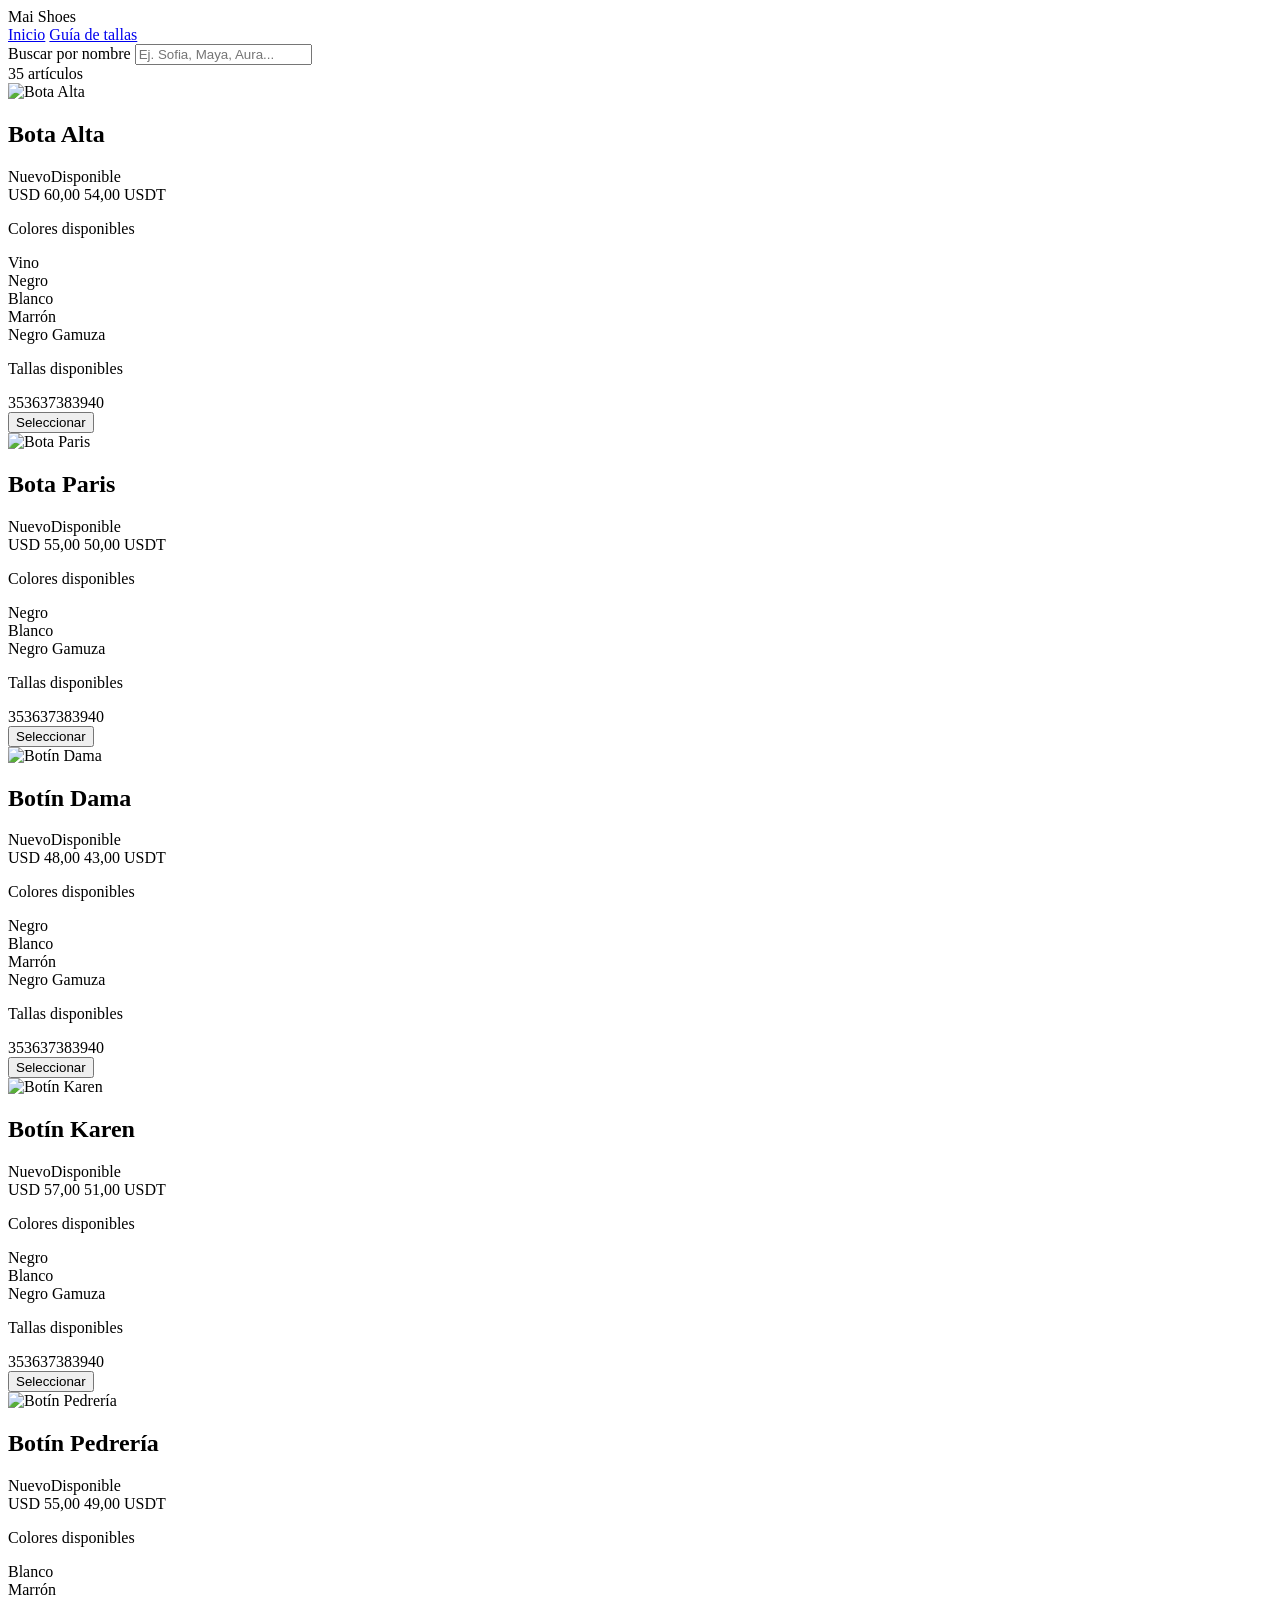
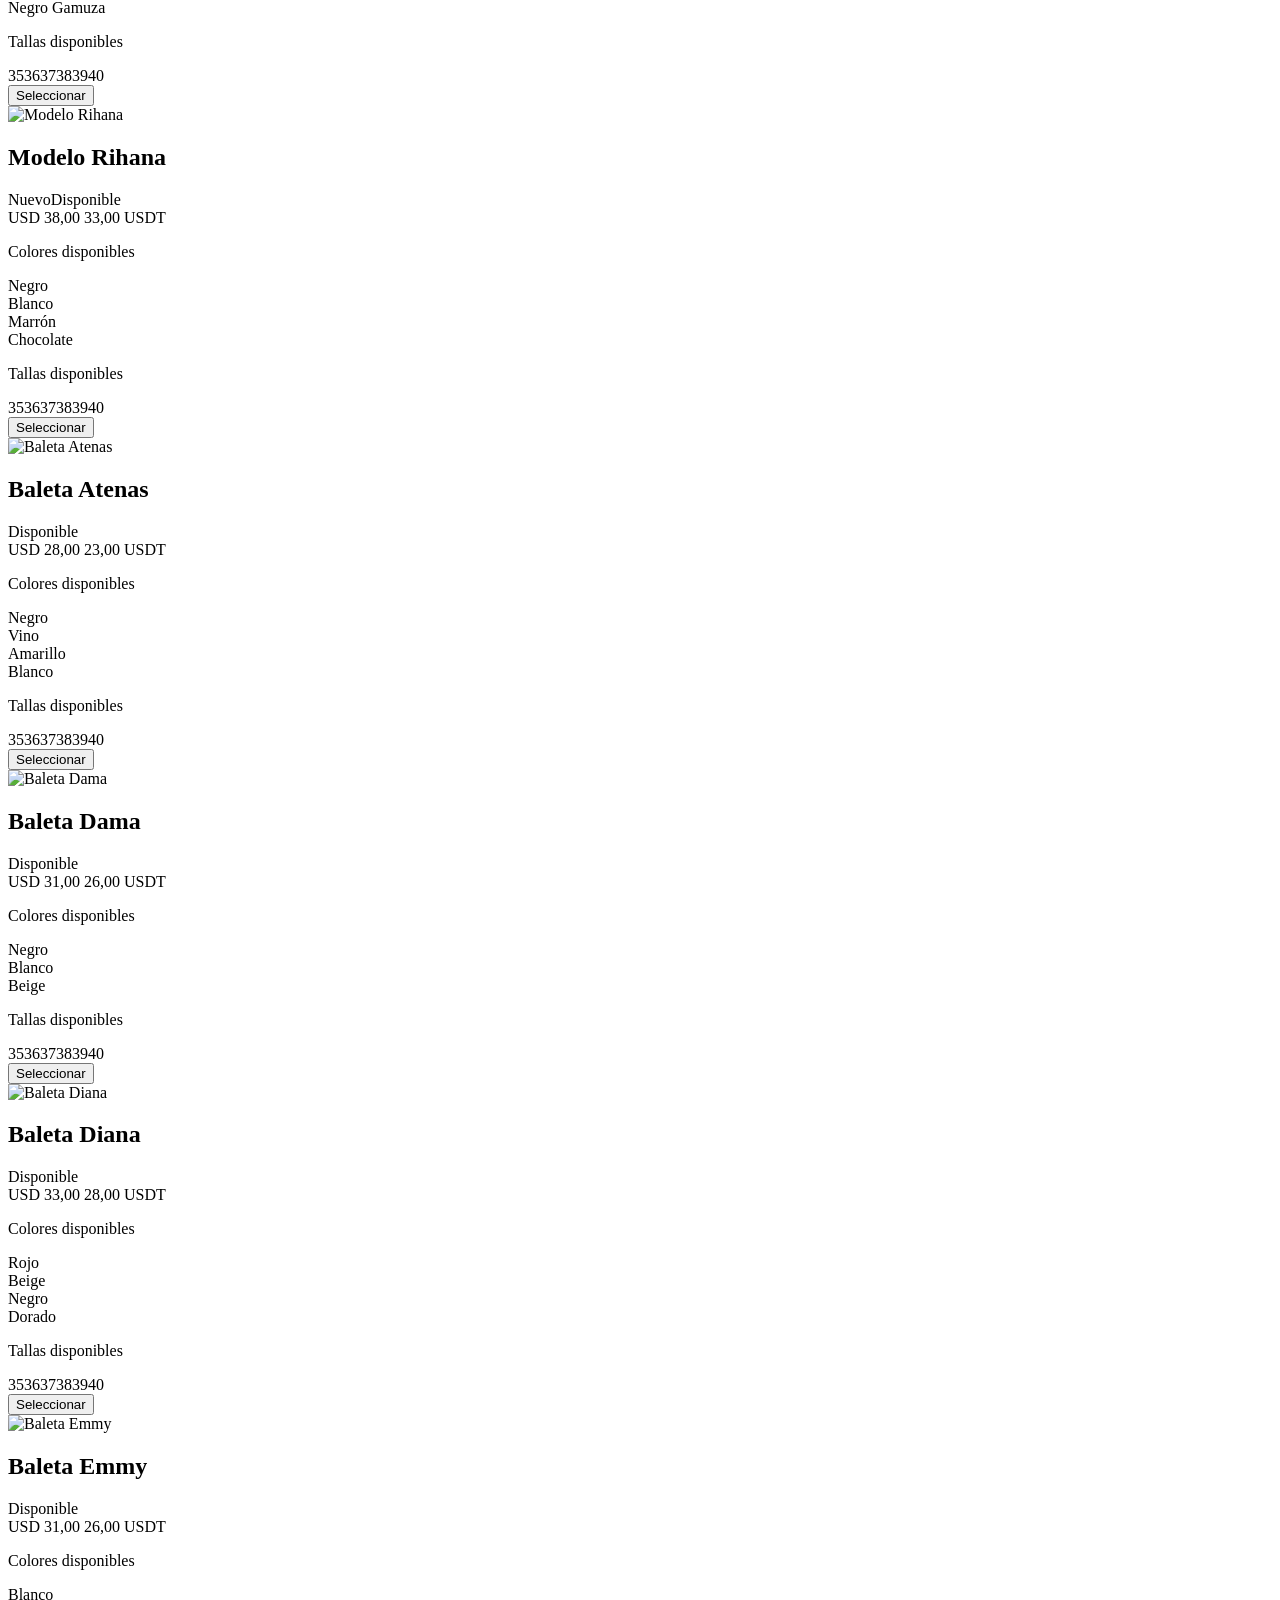
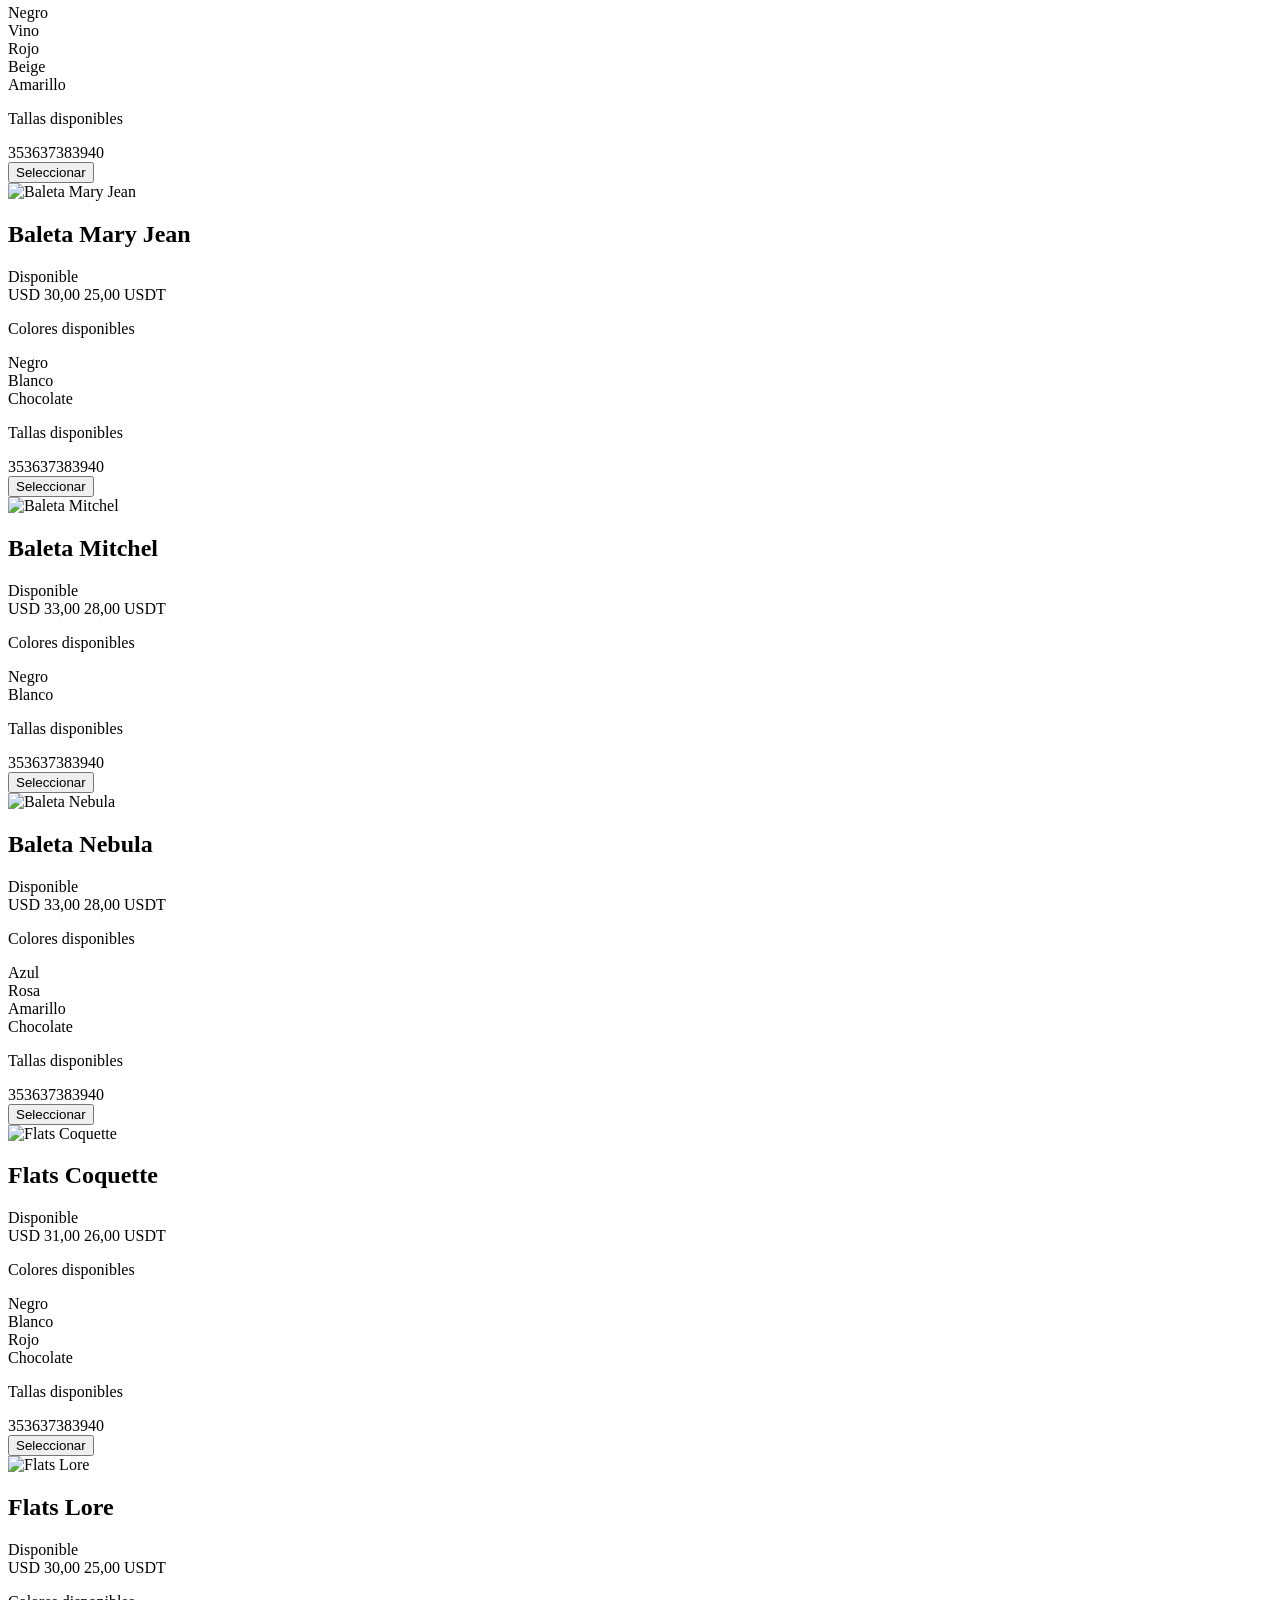
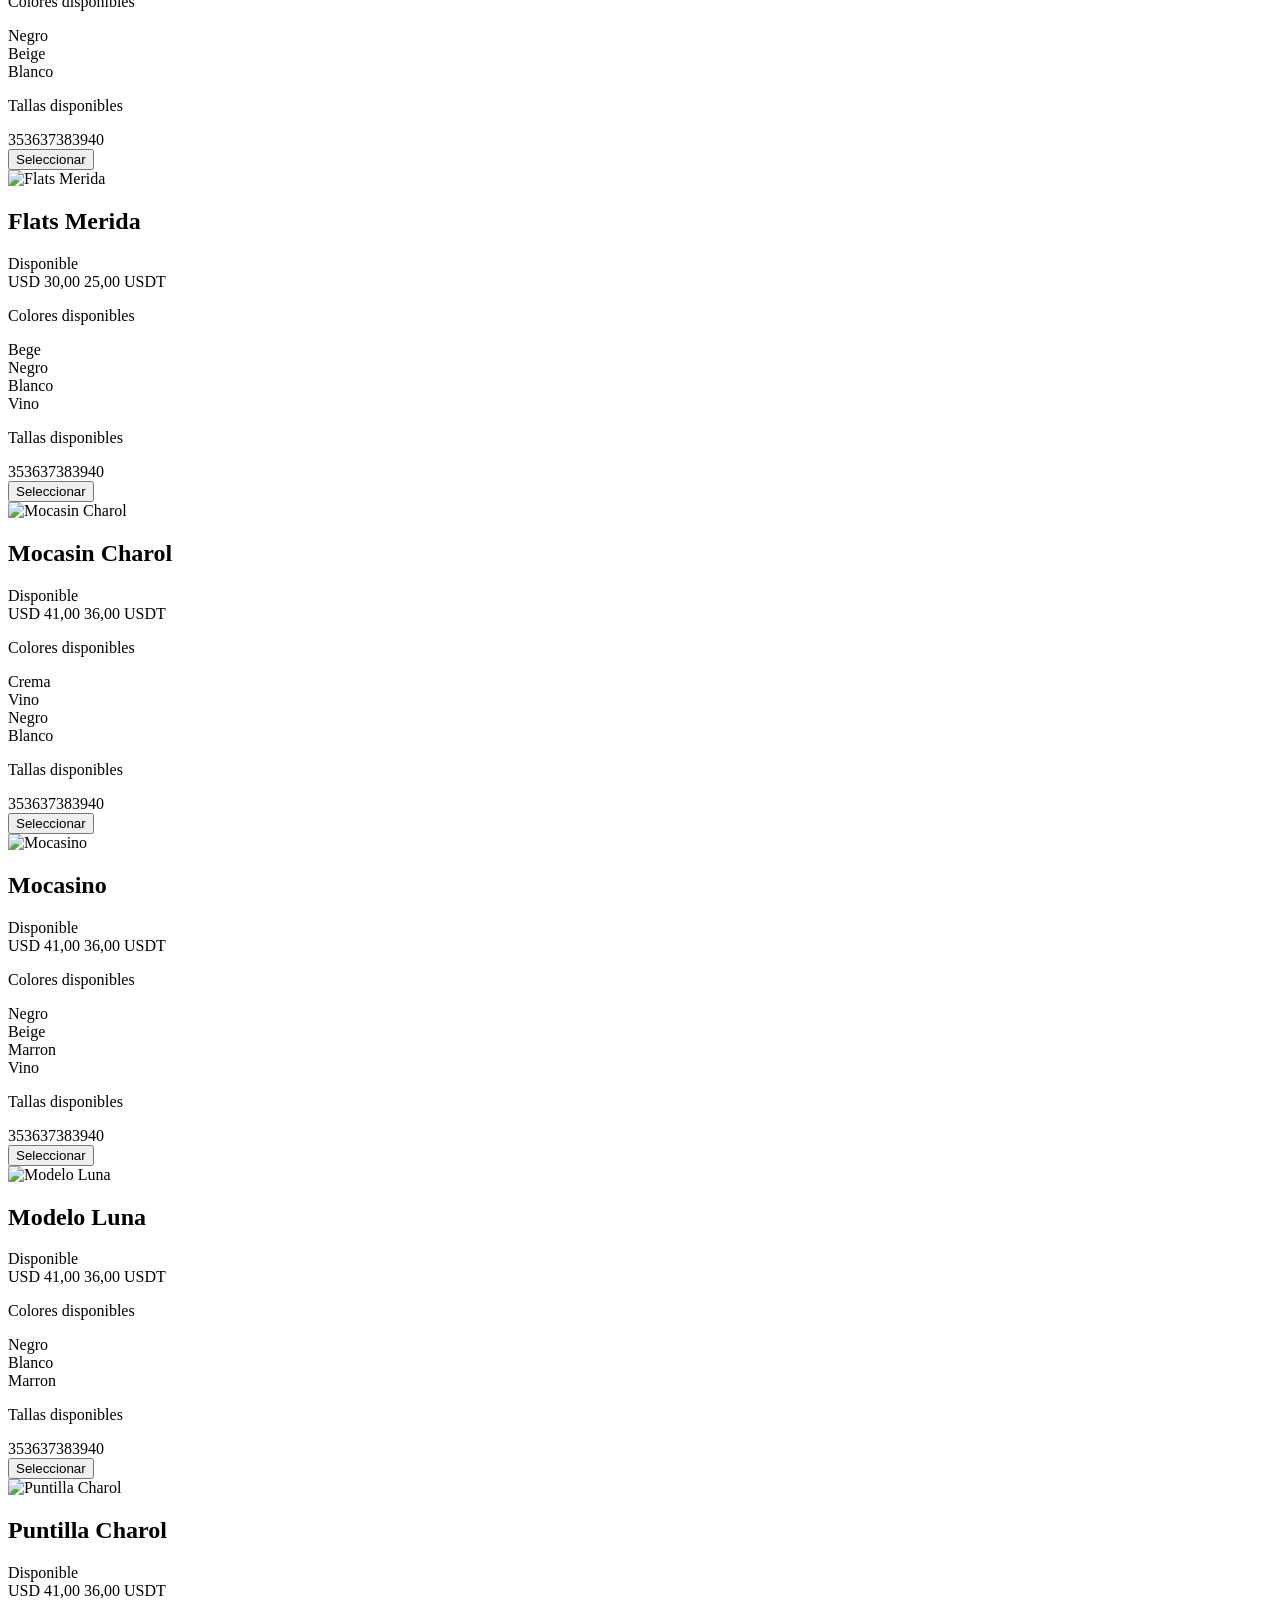
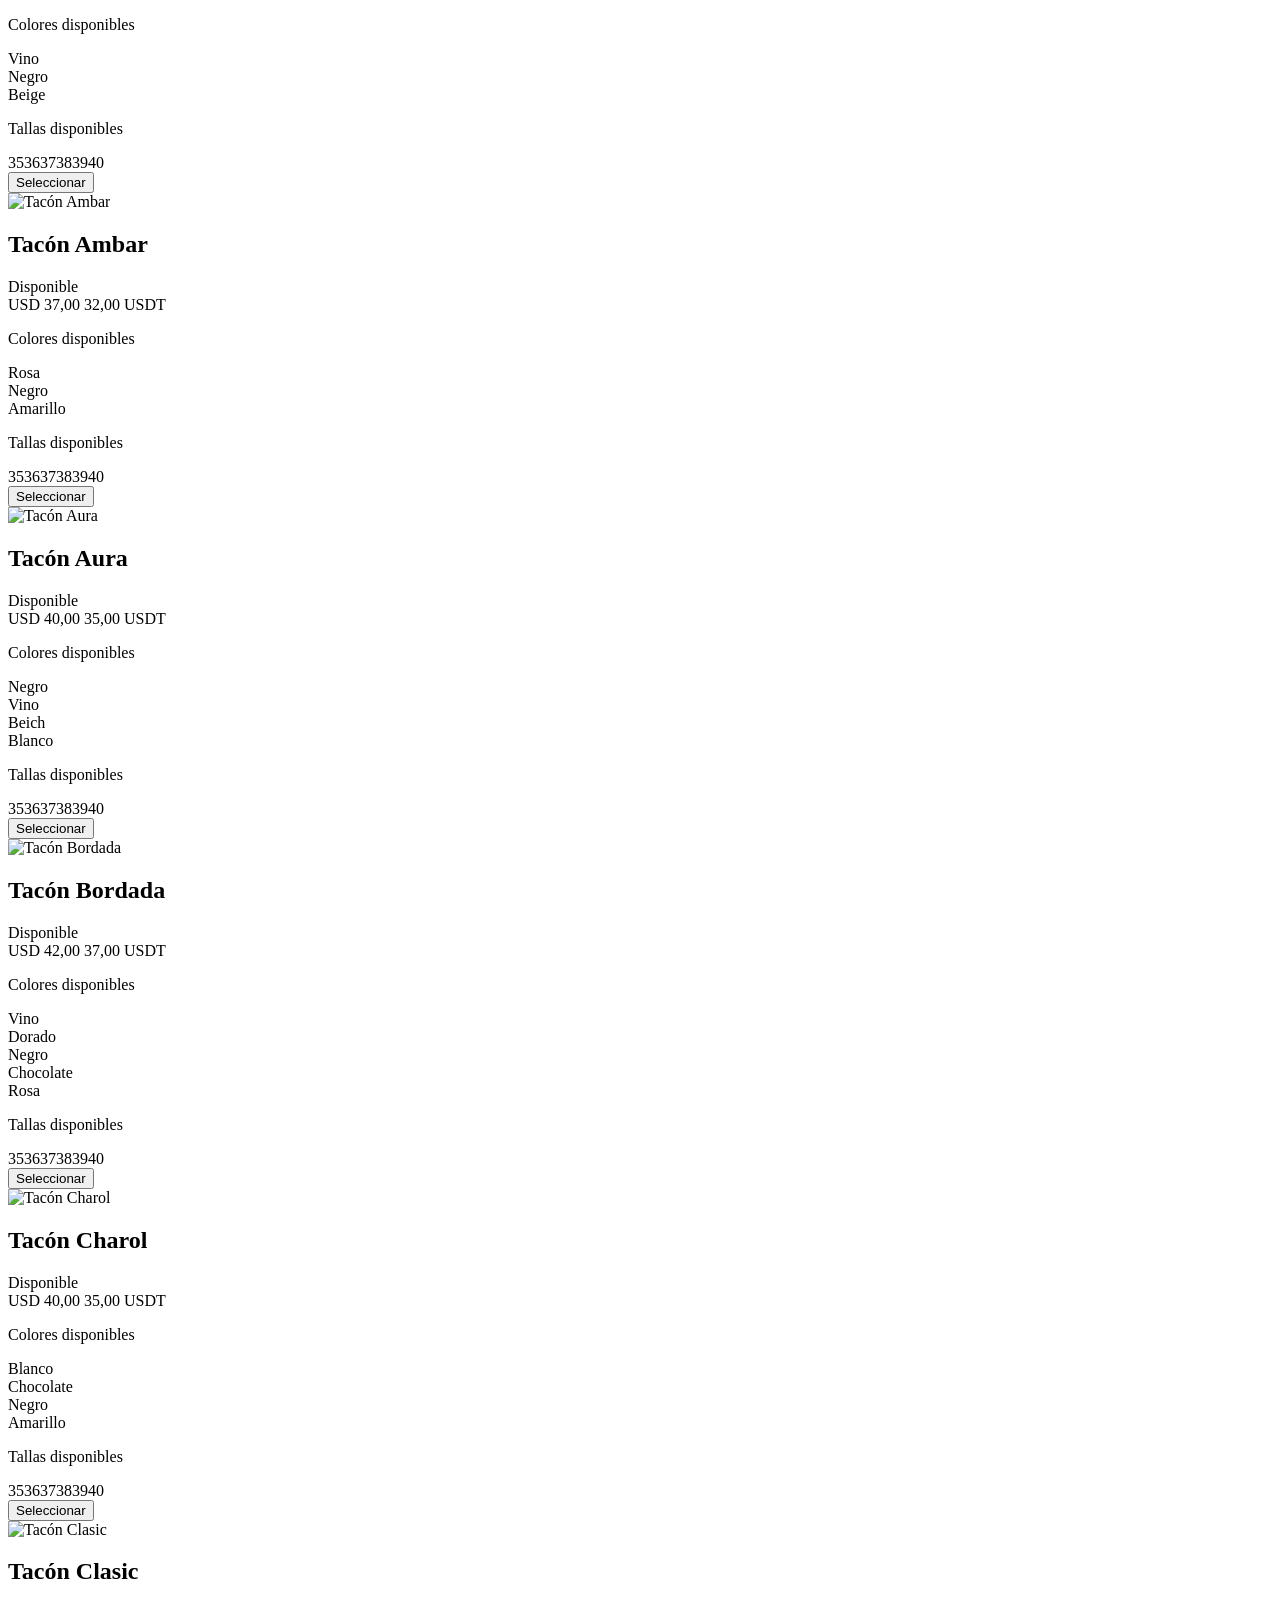
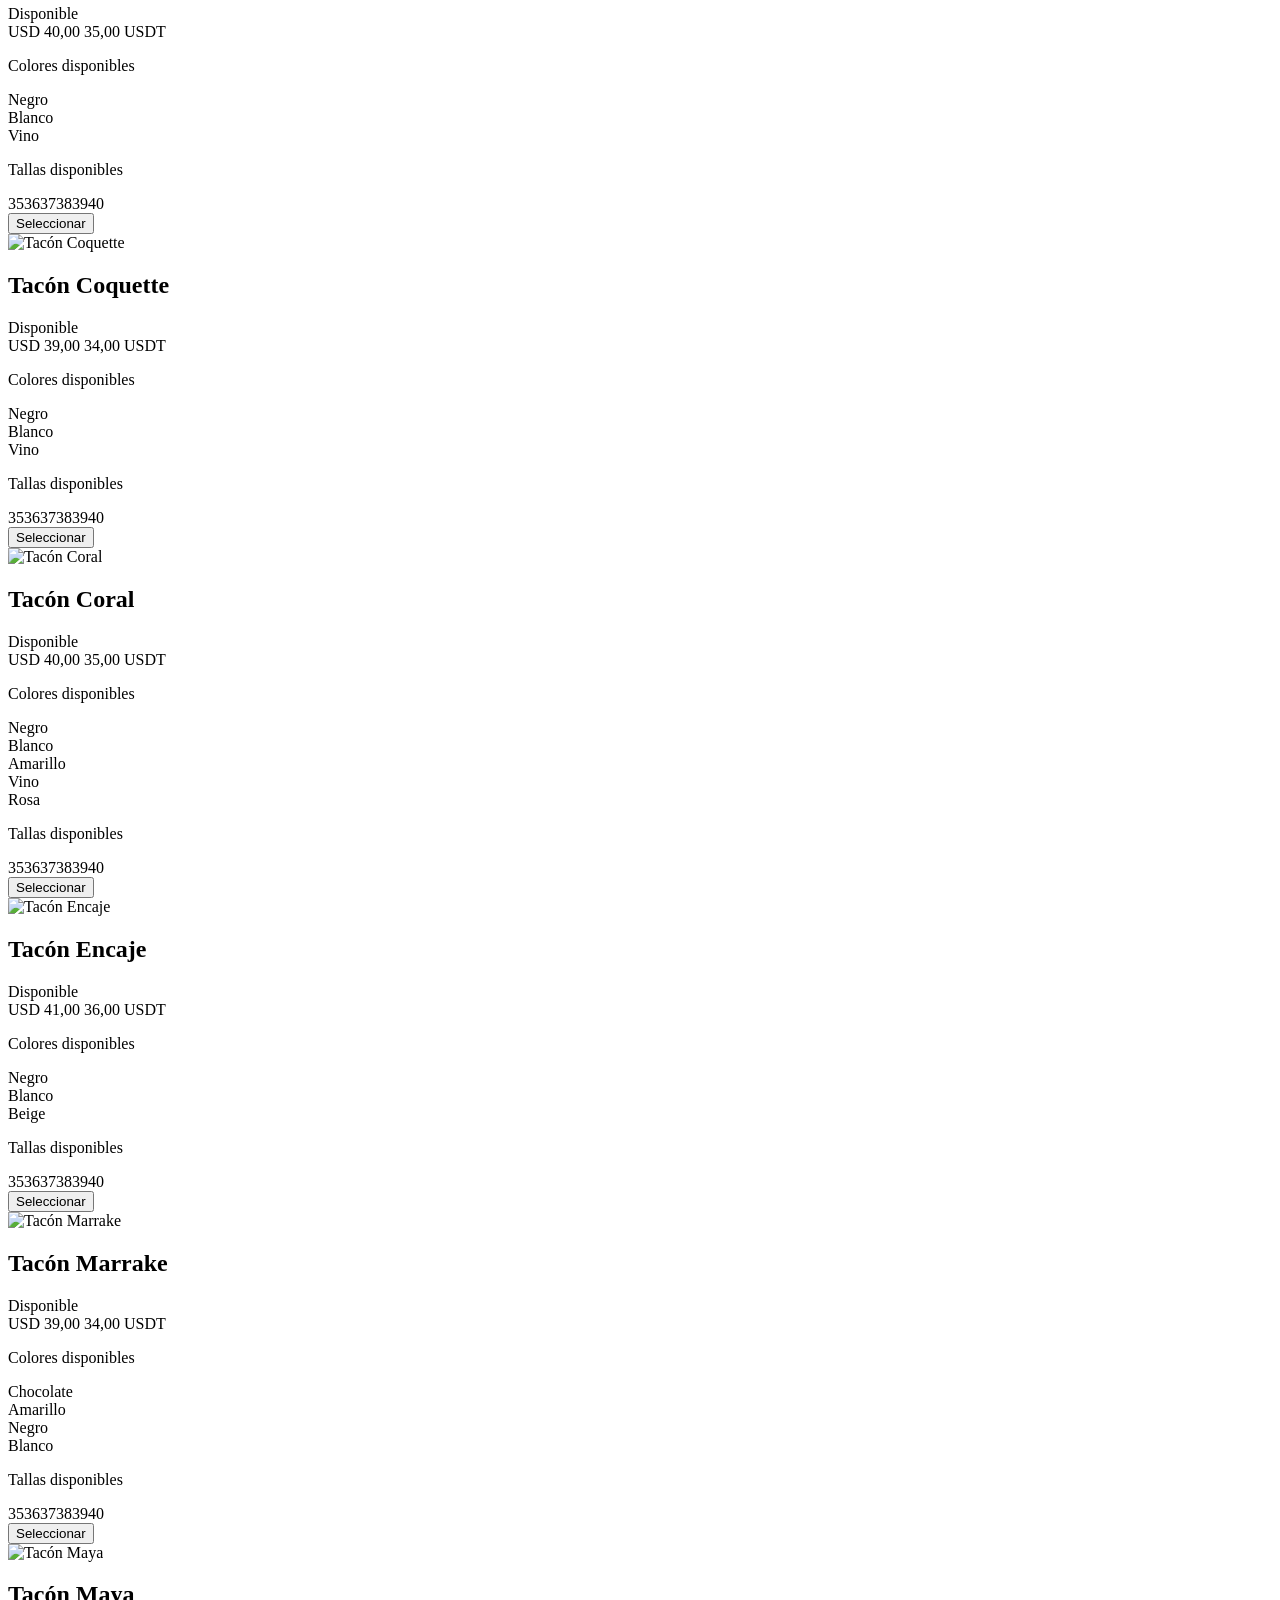
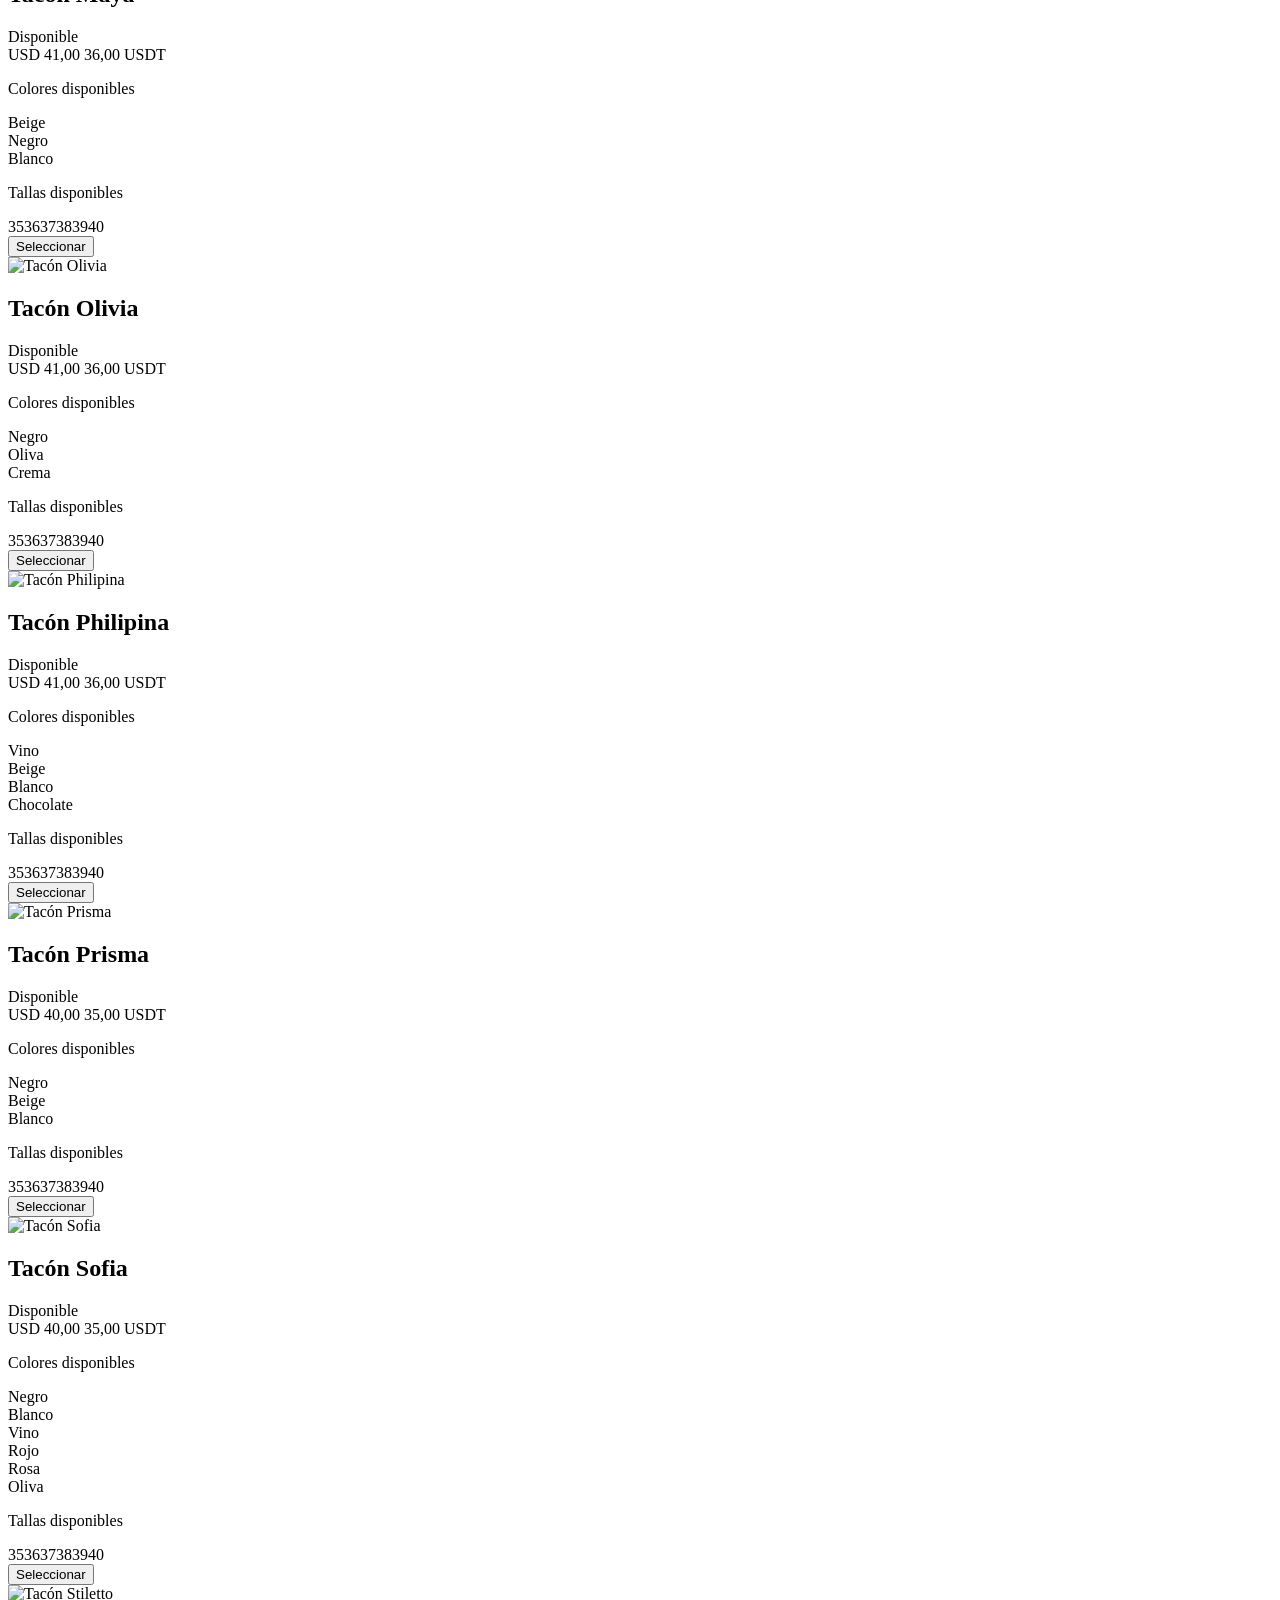
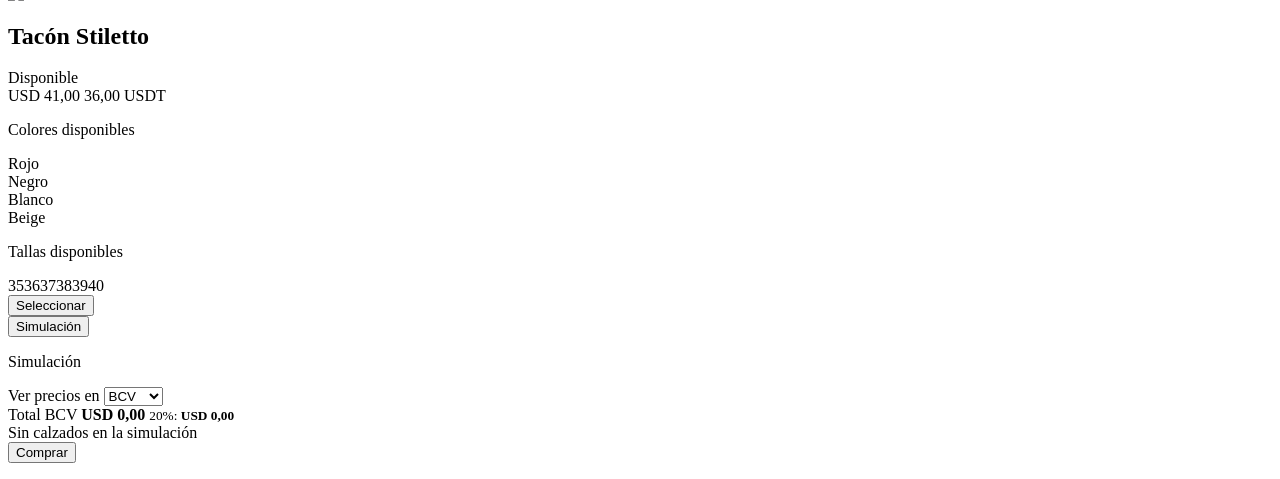
==== catalogo.html @ 15519e1c "agregado la administracion prueba numero uno" ====
<!DOCTYPE html>
<html lang="es">
  <head>
    <meta charset="UTF-8" />
    <meta name="viewport" content="width=device-width, initial-scale=1.0" />
    <title>MaiShoes |Catálogo</title>
    <link rel="icon" href="logo.png" type="image/png">
    <meta name="description" content="Catálogo elegante de tacones y zapatillas de dama." />
    <link rel="preconnect" href="https://fonts.googleapis.com" />
    <link rel="preconnect" href="https://fonts.gstatic.com" crossorigin />
    <link href="https://fonts.googleapis.com/css2?family=Cormorant+Garamond:wght@500;600;700&family=Manrope:wght@400;500;600;700&display=swap" rel="stylesheet" />
    <link rel="stylesheet" href="style.css" />
    <!-- Google Analytics -->
    <script async src="https://www.googletagmanager.com/gtag/js?id=G-YP39BJCR0T"></script>
    <script>
      window.dataLayer = window.dataLayer || [];
      function gtag(){dataLayer.push(arguments);}
      gtag('js', new Date());
      gtag('config', 'G-YP39BJCR0T');
    </script>
  </head>
  <body class="catalog-body">
    <div class="catalog-page">
      <header class="catalog-header">
        <div class="brand-inline">Mai Shoes</div>
        <nav class="top-nav" aria-label="Navegación del sitio">
          <a href="index.html" >Inicio</a>
          <a href="guia-tallas.html">Guía de tallas</a>
        </nav>
      </header>

      <main class="catalog-layout">
        <section class="catalog-panel">
          <div class="toolbar">
            <div class="search-box">
              <label for="searchInput">Buscar por nombre</label>
              <input id="searchInput" type="text" placeholder="Ej. Sofia, Maya, Aura..." />
            </div>
            <span class="badge" id="totalProductos">0 modelos</span>
          </div>

          <div id="catalogo" class="products-grid"></div>
        </section>

        <aside class="simulator-panel">
          <div class="simulator-card" id="simulatorCard">
            <button id="simulatorToggle" class="mobile-simulator-toggle" type="button" aria-expanded="false" aria-controls="simulatorDetails">
              Simulación
            </button>
            <div id="simulatorDetails" class="simulator-details">
              <div class="simulator-header">
              <p class="eyebrow-small">Simulación</p>
              <label class="currency-selector" for="monedaSimulacion">
                Ver precios en
                <select id="monedaSimulacion">
                  <option value="bcv">BCV</option>
                  <option value="usdt">USDT</option>
                </select>
              </label>
              <div class="simulator-totals">
                <div class="sim-total-item">
                  <span id="monedaTotalLabel">Total BCV</span>
                  <strong id="precioBvc">$0.00</strong>
                  <small>20%: <b id="reservaBcv">$0.00</b></small>
                </div>
              </div>
              </div>

              <div id="simulacionVacia" class="simulacion-vacia">Sin calzados en la simulación</div>
              <div id="simulacionLista" class="simulacion-list" aria-live="polite"></div>

              <div class="order-query">
                <button id="consultarPedido" class="consult-order-button" type="button">Comprar</button>
                <p id="consultaPedidoError" class="order-query-error" aria-live="polite"></p>
              </div>
            </div>
          </div>
        </aside>
      </main>
    </div>

    <script src="productos-config.js"></script>
    <script src="catalogo.js"></script>
    <script src="app.js"></script>
  </body>
</html>
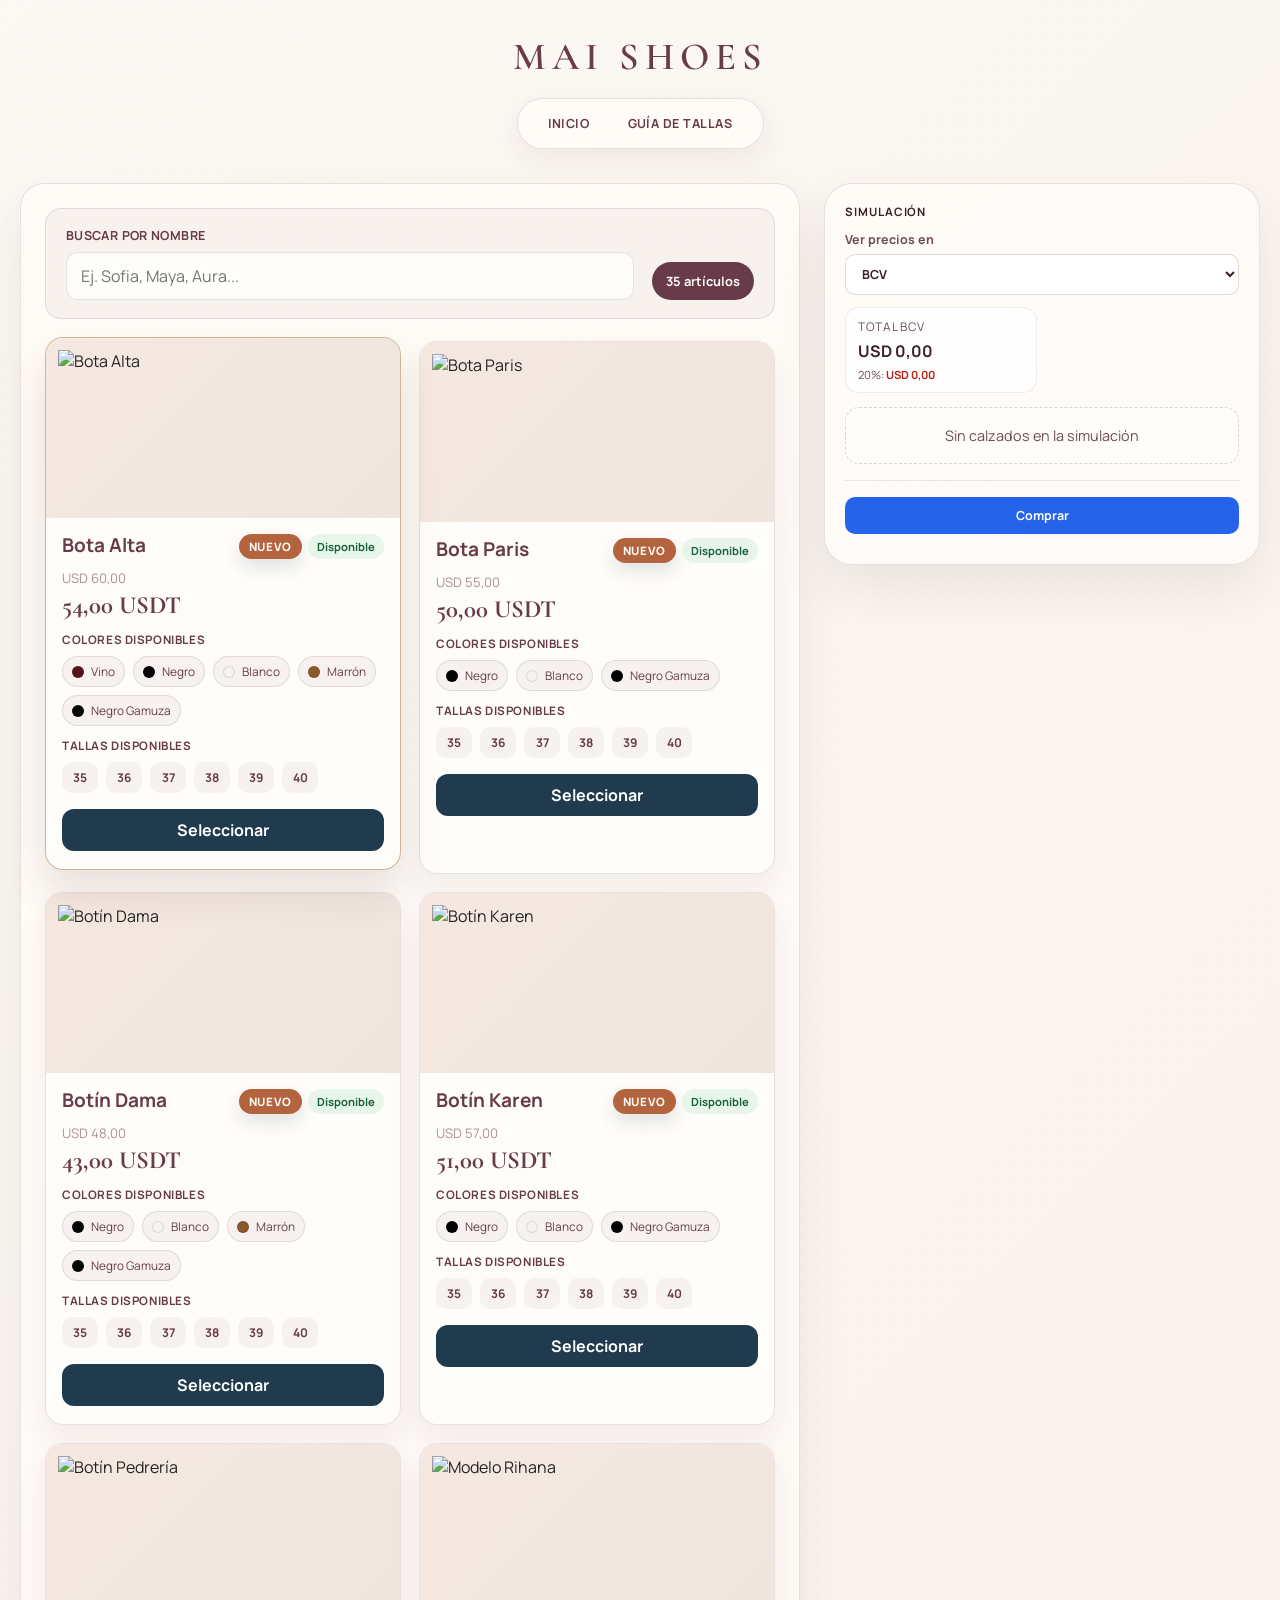
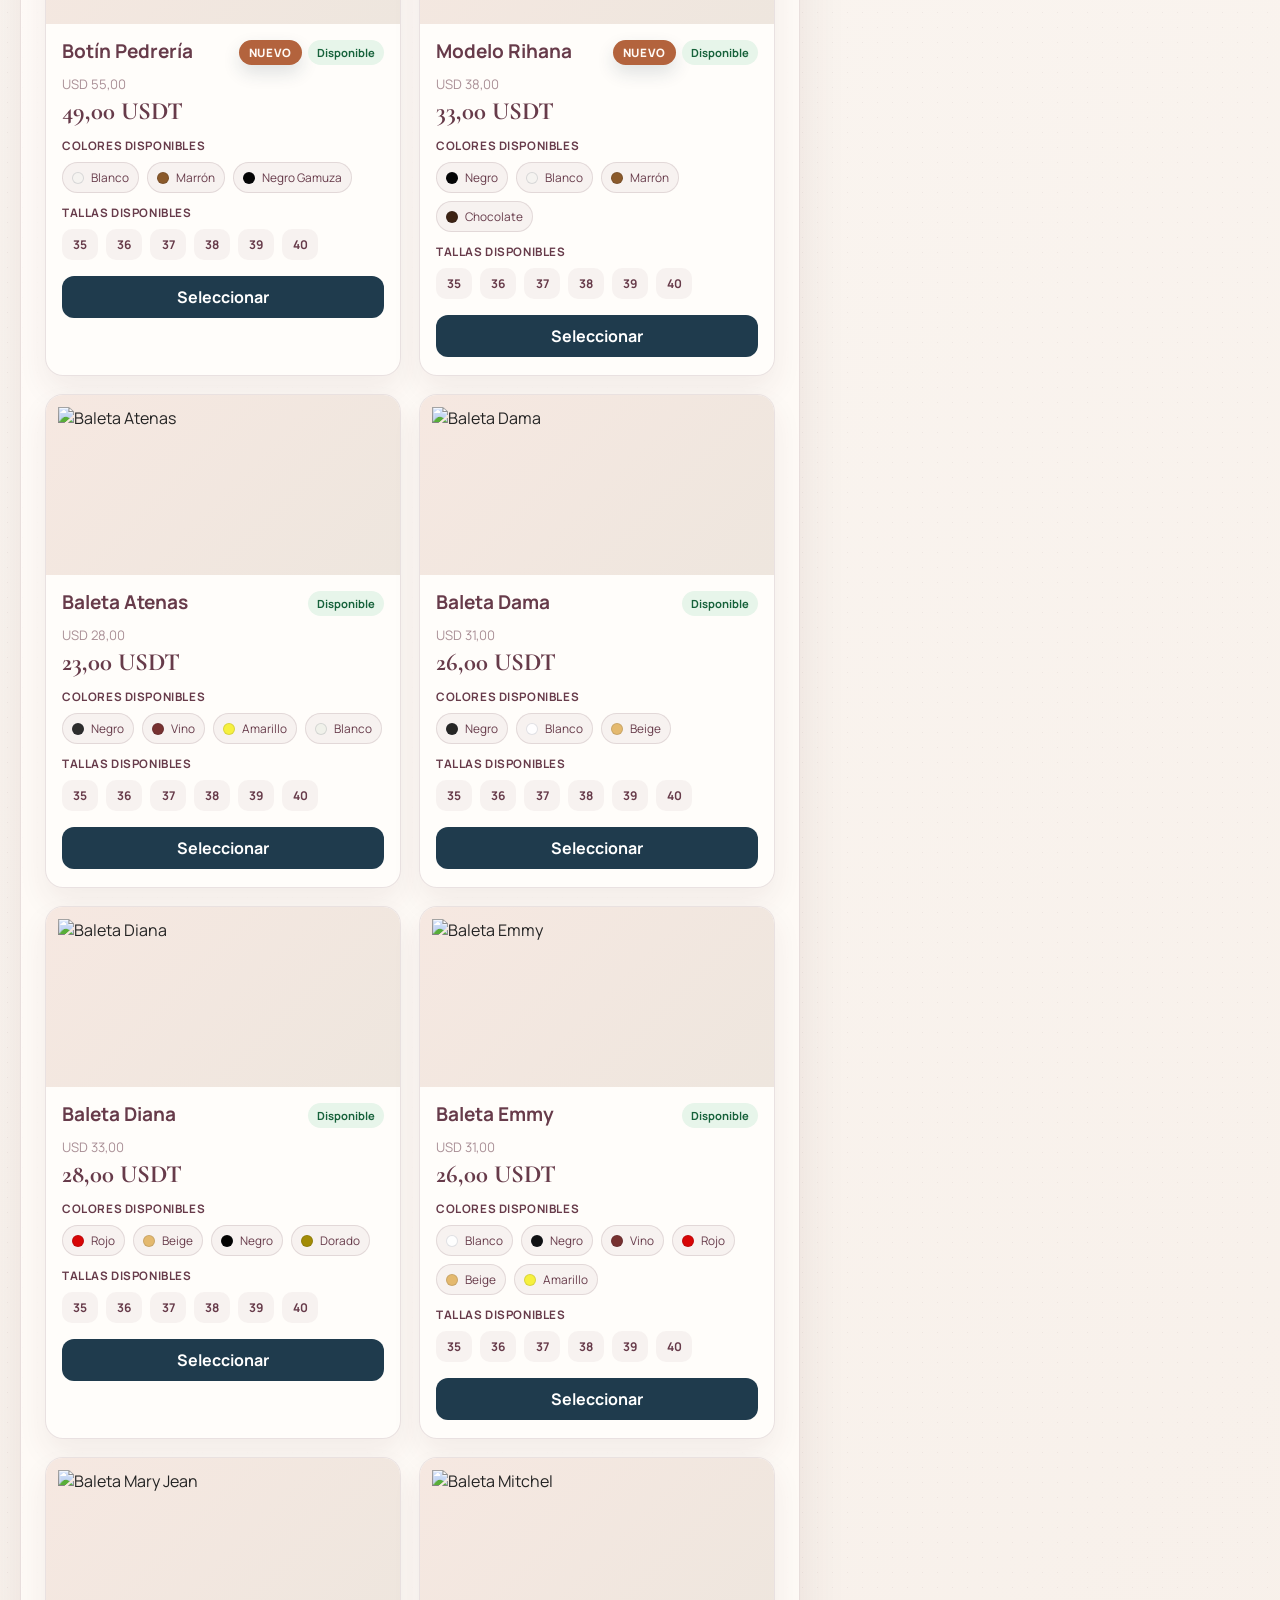
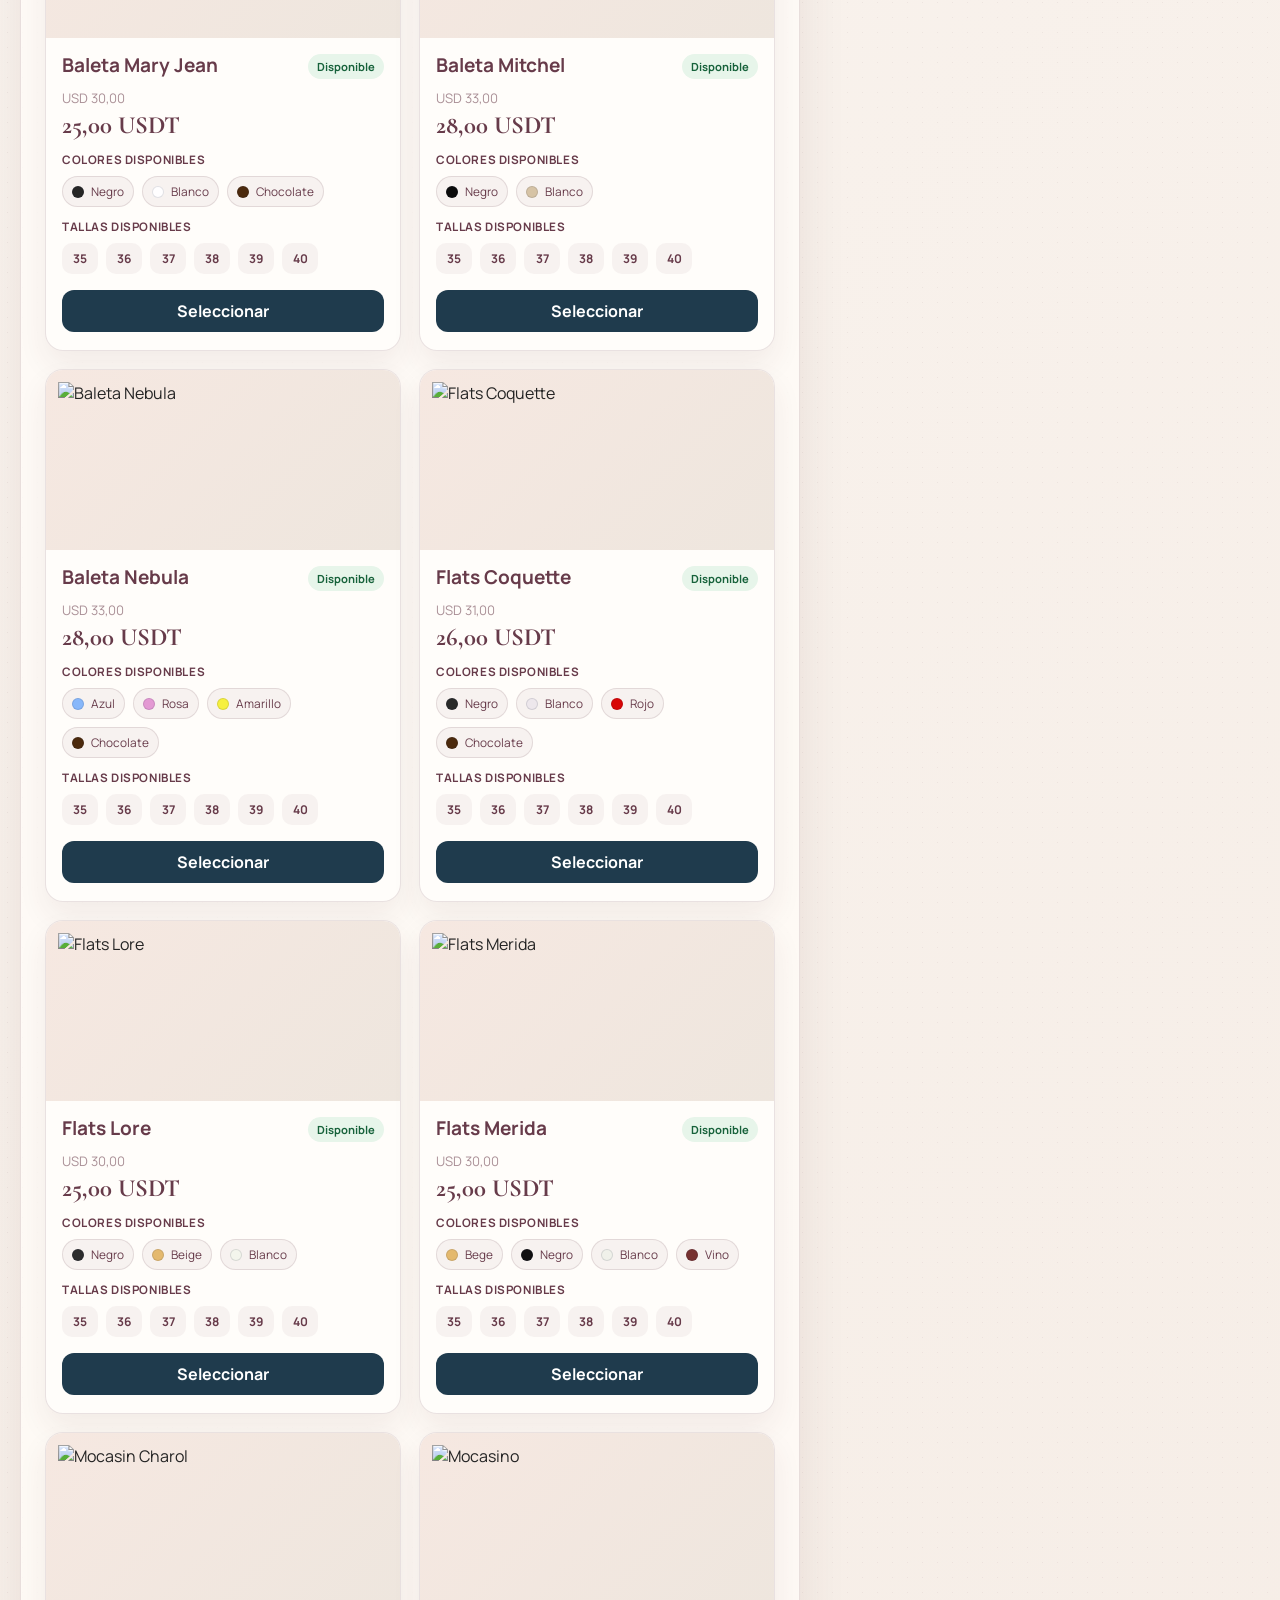
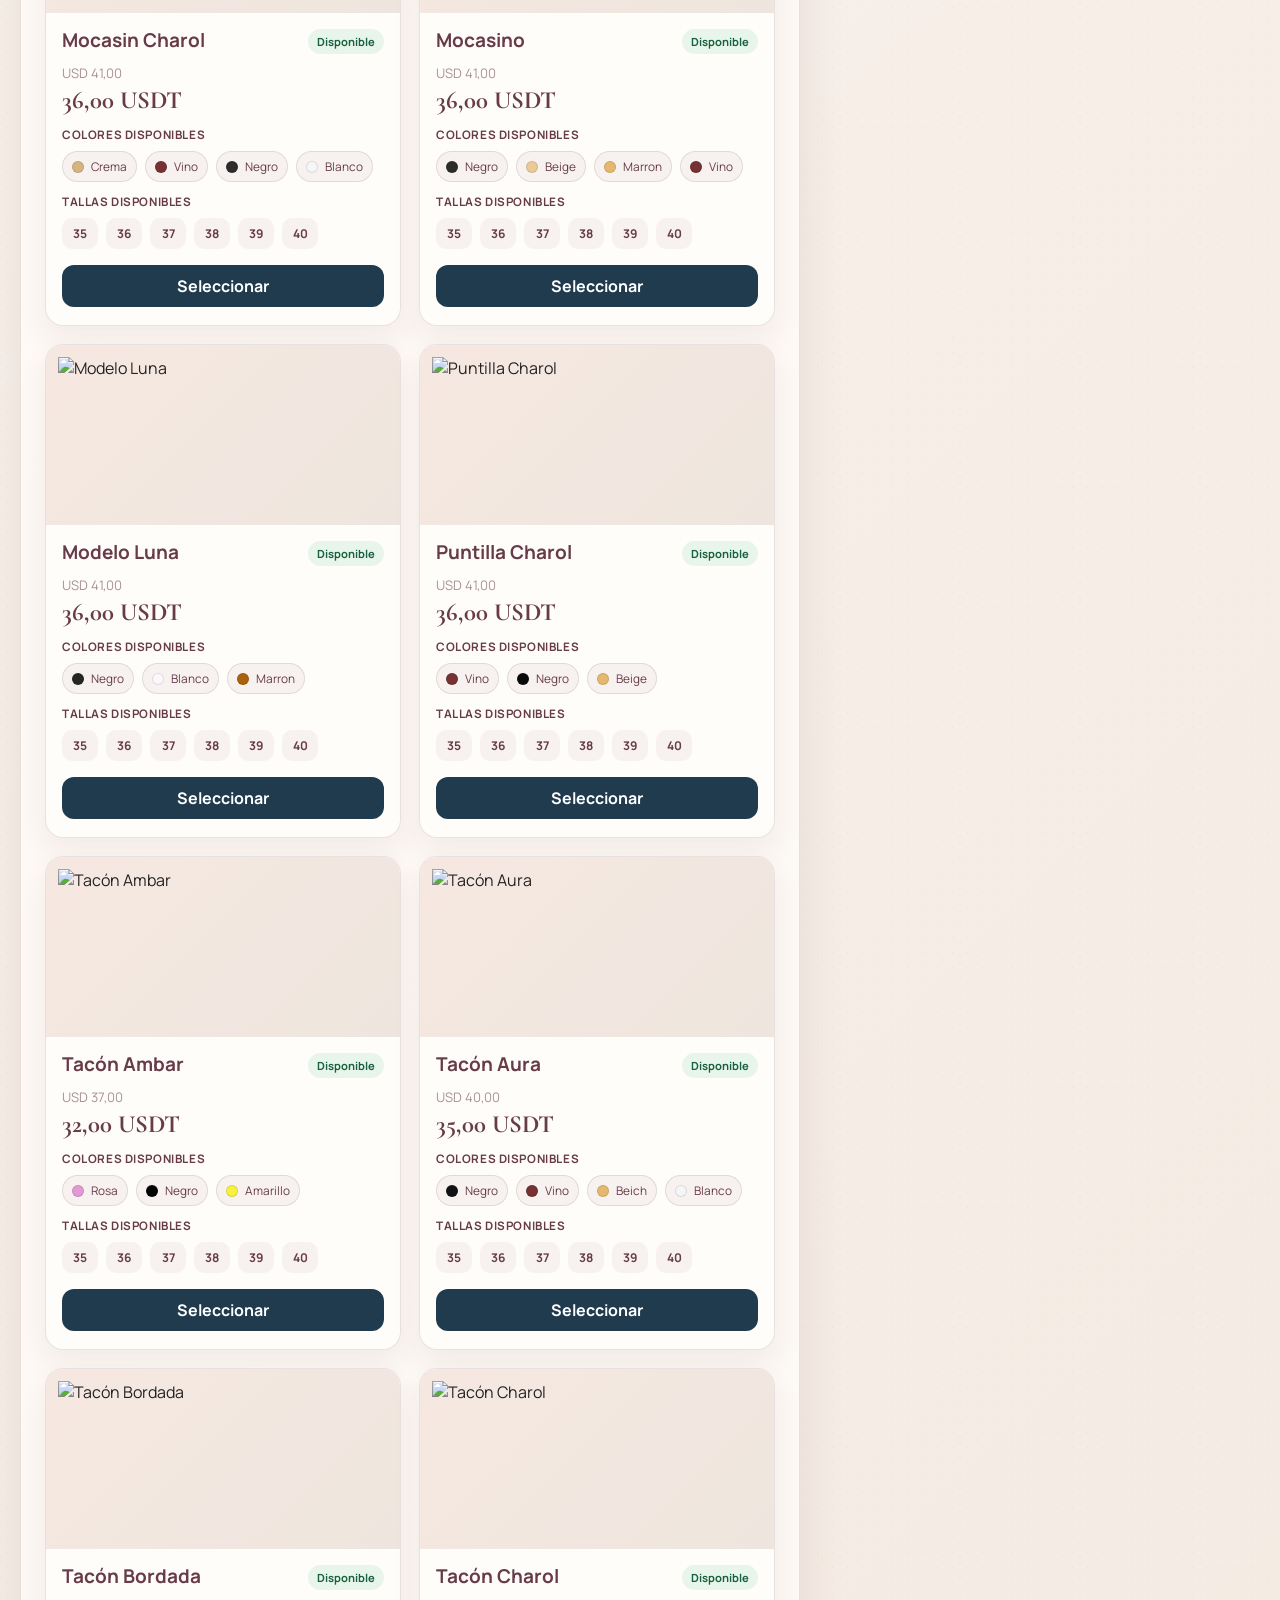
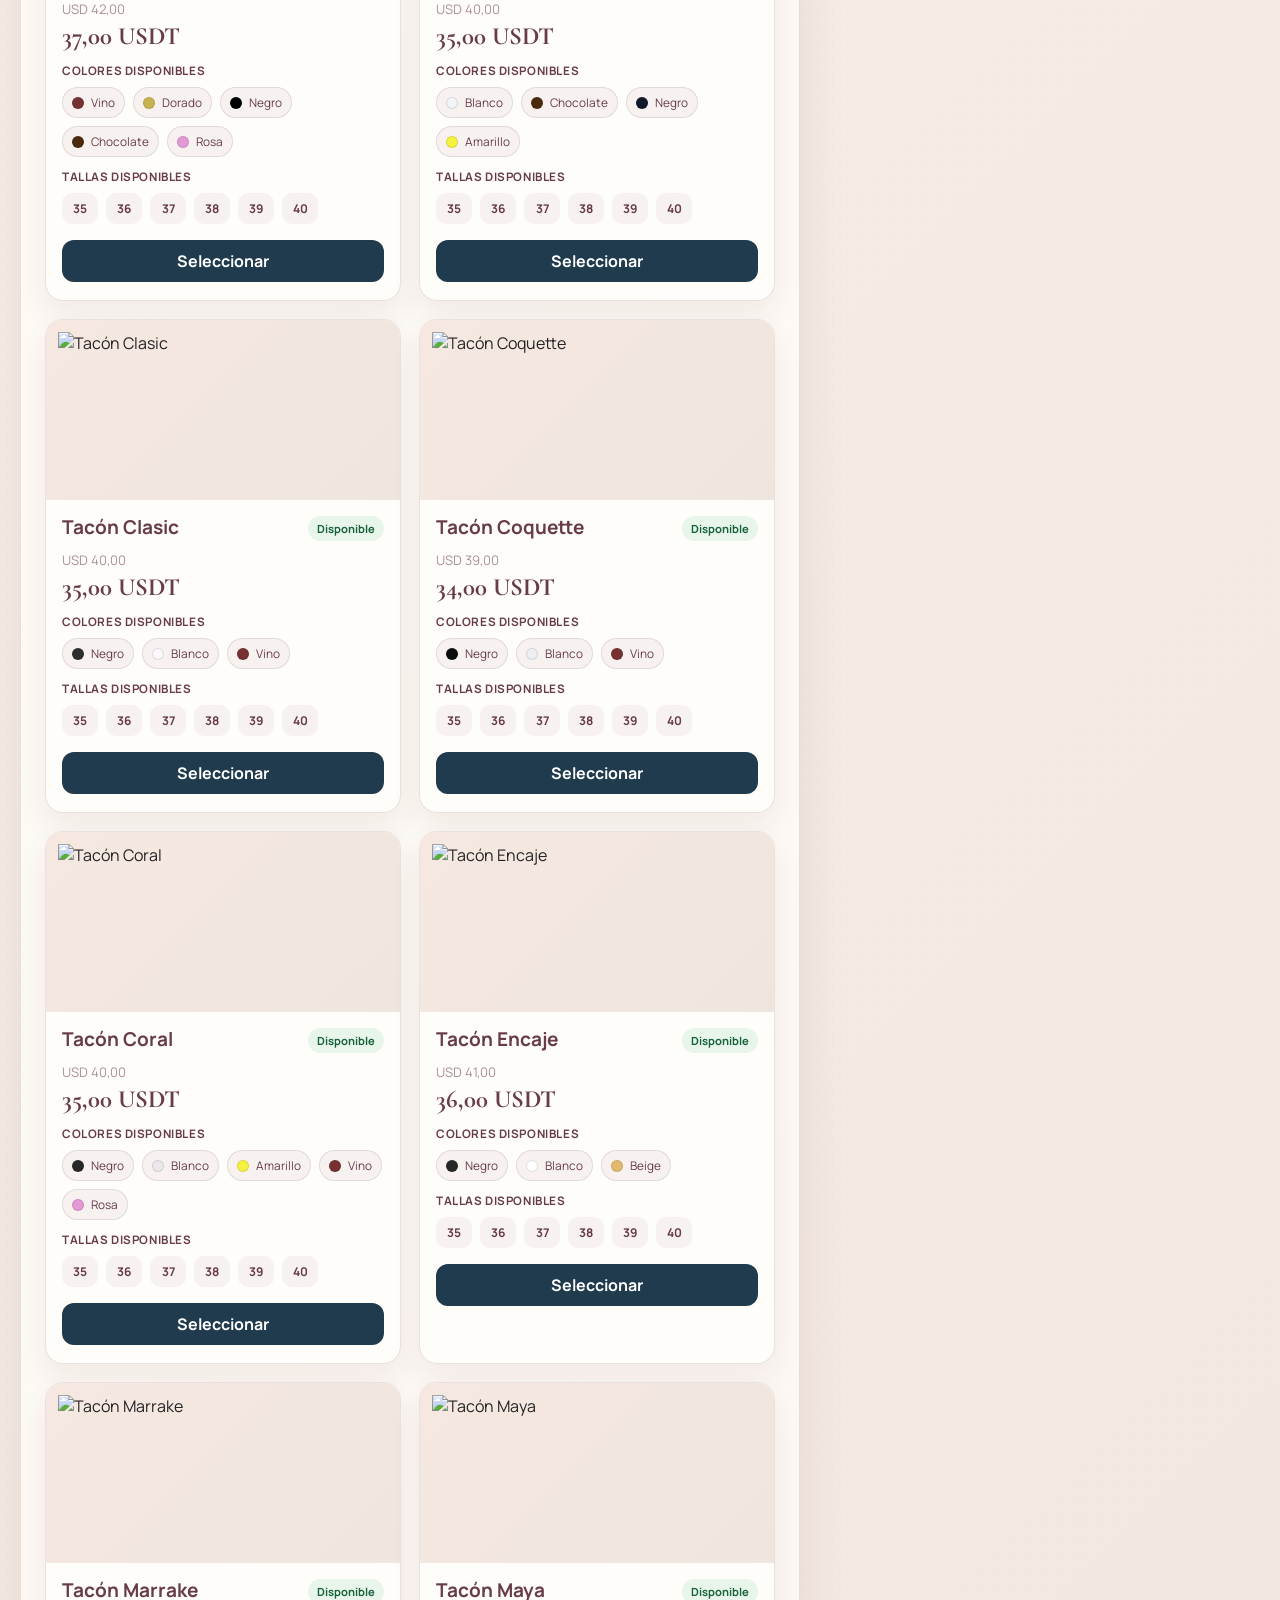
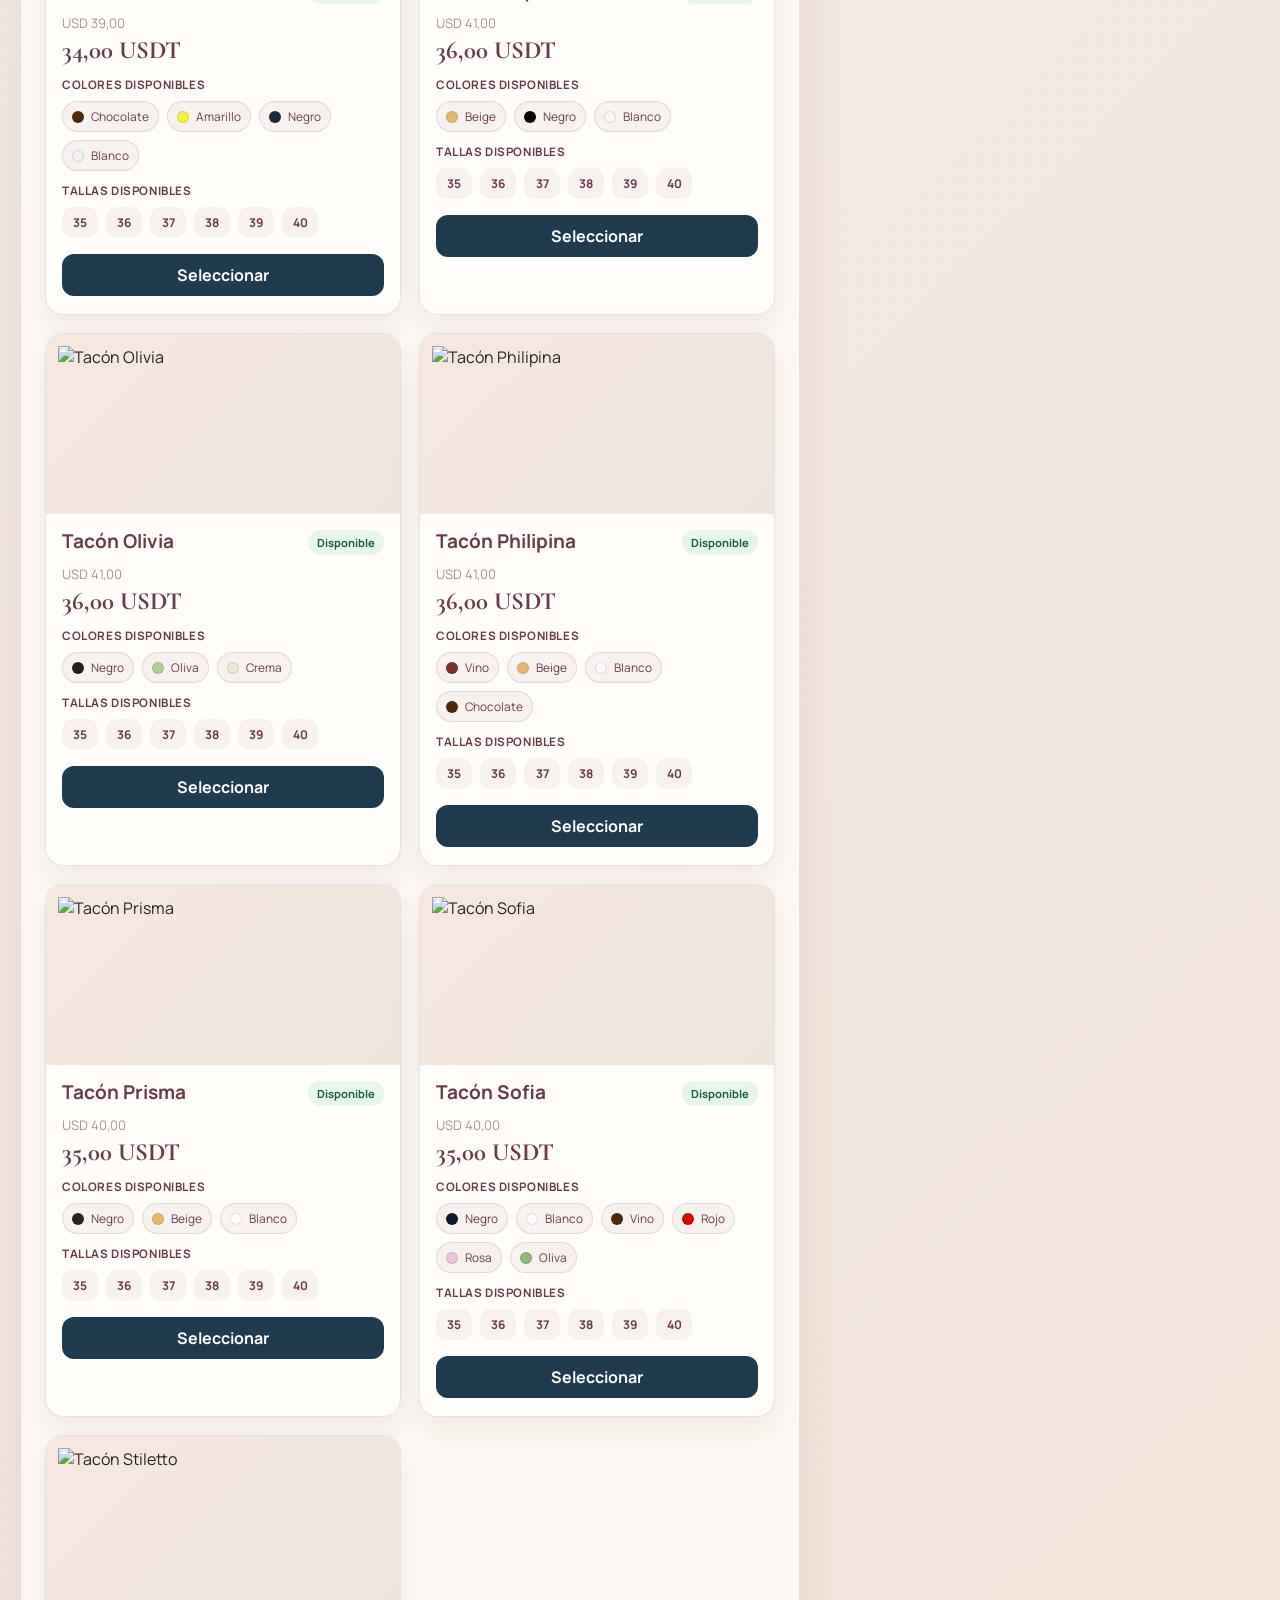
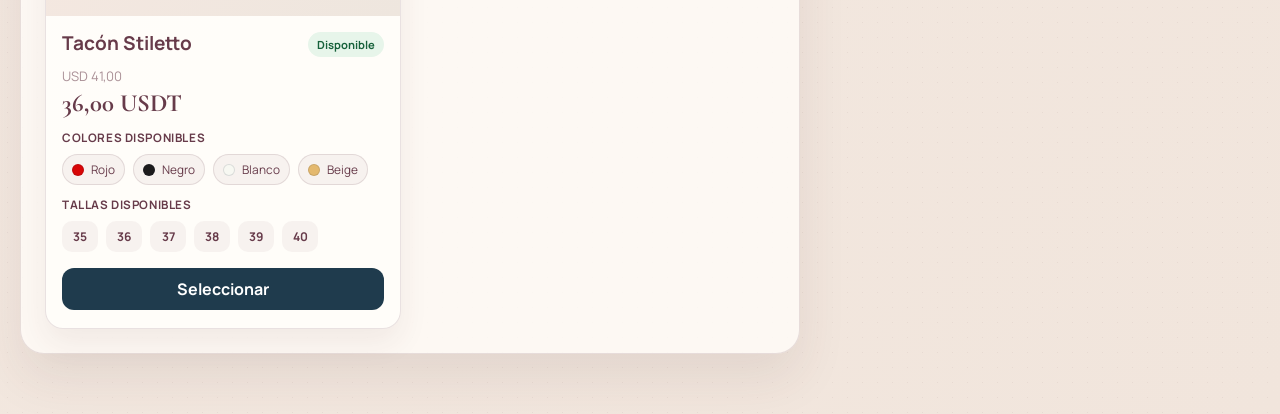
==== commit 1d24802c: "se corrigio errores" ====
--- a/catalogo.html
+++ b/catalogo.html
@@ -9,7 +9,7 @@
     <link rel="preconnect" href="https://fonts.googleapis.com" />
     <link rel="preconnect" href="https://fonts.gstatic.com" crossorigin />
     <link href="https://fonts.googleapis.com/css2?family=Cormorant+Garamond:wght@500;600;700&family=Manrope:wght@400;500;600;700&display=swap" rel="stylesheet" />
-    <link rel="stylesheet" href="style.css" />
+    <link rel="stylesheet" href="sytle.css" />
     <!-- Google Analytics -->
     <script async src="https://www.googletagmanager.com/gtag/js?id=G-YP39BJCR0T"></script>
     <script>
--- a/sytle.css
+++ b/sytle.css
@@ -0,0 +1,2846 @@
+:root {
+  --primary: #1f3b4d;
+  --text: #232323;
+  --muted: #646464;
+  --shadow: 0 18px 40px rgba(24, 32, 41, 0.08);
+  --danger: #b91c1c;
+}
+
+* {
+  box-sizing: border-box;
+}
+
+body {
+  margin: 0;
+  font-family: Arial, Helvetica, sans-serif;
+  background: linear-gradient(180deg, #f8f4ef 0%, #f1e8de 100%);
+  color: var(--text);
+  position: relative;
+}
+
+.landing-body {
+  background-image: url('fondo.jpg');
+  background-repeat: repeat;
+  background-size: 100% auto;
+  background-attachment: fixed;
+}
+
+img {
+  max-width: 100%;
+  display: block;
+}
+
+button,
+input,
+textarea {
+  font: inherit;
+}
+
+.catalog-shell,
+.landing-page,
+.landing-shell {
+  max-width: 1400px;
+  margin: 0 auto;
+  padding: 32px 20px 60px;
+  position: relative;
+  z-index: 1;
+}
+
+.topbar {
+  display: flex;
+  justify-content: center;
+  align-items: center;
+  padding: 30px 20px 10px;
+}
+
+.brand {
+  font-family: 'Cormorant Garamond', serif;
+  font-size: clamp(2.1rem, 3vw, 3rem);
+  letter-spacing: 0.08em;
+  color: var(--primary);
+  text-transform: uppercase;
+}
+
+.home-main {
+  display: flex;
+  flex-direction: column;
+  align-items: center;
+  padding: 10px 20px 40px;
+}
+
+.hero-panel {
+  max-width: 760px;
+  text-align: center;
+  margin-bottom: 18px;
+  padding: 28px 32px 20px;
+  background: rgba(255, 250, 246, 0.48);
+  border: 1px solid rgba(124, 89, 82, 0.12);
+  border-radius: 26px;
+  backdrop-filter: blur(2px);
+  box-shadow: 0 12px 30px rgba(70, 49, 41, 0.08);
+}
+
+.eyebrow {
+  display: inline-block;
+  margin: 0 0 10px;
+  padding: 8px 16px;
+  border-radius: 999px;
+  background: rgba(215, 168, 110, 0.16);
+  color: var(--primary);
+  font-size: 0.72rem;
+  letter-spacing: 0.08em;
+  text-transform: uppercase;
+  font-weight: 700;
+}
+
+.hero-panel h1 {
+  margin: 0;
+  font-family: 'Cormorant Garamond', serif;
+  font-size: clamp(3rem, 6vw, 5rem);
+  line-height: 0.95;
+  letter-spacing: 0.02em;
+  color: #3b1f24;
+  text-shadow: 0 2px 10px rgba(255, 255, 255, 0.5);
+}
+
+.hero-copy {
+  margin: 16px auto 0;
+  max-width: 620px;
+  font-size: 1.18rem;
+  line-height: 1.7;
+  color: rgba(42, 25, 27, 0.9);
+  text-shadow: 0 1px 7px rgba(255, 255, 255, 0.55);
+}
+
+.home-grid {
+  display: grid;
+  grid-template-columns: repeat(2, minmax(240px, 340px));
+  gap: 30px;
+  justify-content: center;
+  align-items: stretch;
+  width: 100%;
+  margin-top: 18px;
+}
+
+.home-card {
+  display: flex;
+  flex-direction: column;
+  justify-content: center;
+  align-items: center;
+  text-align: center;
+  min-height: 360px;
+  padding: 34px 24px;
+  border-radius: 30px;
+  border: 1px solid rgba(92, 74, 67, 0.1);
+  box-shadow: 0 18px 36px rgba(73, 52, 39, 0.08);
+  color: #3b1f24;
+  text-decoration: none;
+  transition: transform 0.22s ease, box-shadow 0.22s ease, border-color 0.22s ease;
+  position: relative;
+  overflow: hidden;
+}
+
+.home-card:hover {
+  transform: translateY(-3px);
+  box-shadow: 0 18px 38px rgba(73, 52, 39, 0.12);
+  border-color: rgba(92, 74, 67, 0.18);
+}
+
+.home-card::before {
+  content: "";
+  position: absolute;
+  inset: 0;
+  background: linear-gradient(180deg, rgba(255,255,255,0.16), rgba(255,255,255,0.02));
+}
+
+.home-card > * {
+  position: relative;
+  z-index: 1;
+}
+
+.catalog-card {
+  background: linear-gradient(135deg, rgba(244, 232, 220, 0.9), rgba(252, 247, 243, 0.95));
+}
+
+.guide-card {
+  background: linear-gradient(135deg, rgba(245, 220, 222, 0.96), rgba(230, 201, 200, 0.94));
+  border-color: rgba(59, 31, 36, 0.18);
+  box-shadow: 0 18px 36px rgba(59, 31, 36, 0.1);
+}
+
+.card-art {
+  width: 82px;
+  height: 82px;
+  display: grid;
+  place-items: center;
+  border-radius: 20px;
+  margin-bottom: 18px;
+  background: rgba(255, 255, 255, 0.52);
+  border: 1px solid rgba(59, 31, 36, 0.12);
+  font-size: 2.8rem;
+  line-height: 1;
+  color: #3b1f24;
+}
+
+.home-card.guide-card,
+.home-card.guide-card h2,
+.home-card.guide-card p,
+.home-card.guide-card .card-art {
+  color: #3b1f24;
+}
+
+.home-card h2 {
+  margin: 0;
+  font-size: clamp(2.2rem, 3vw, 3.2rem);
+  line-height: 1.05;
+  font-family: 'Cormorant Garamond', serif;
+  letter-spacing: 0.04em;
+  text-align: center;
+  color: #3b1f24;
+}
+
+.home-card p {
+  margin: 12px 0 0;
+  max-width: 240px;
+  font-size: 1.02rem;
+  line-height: 1.6;
+  color: rgba(59, 31, 36, 0.82);
+  text-shadow: 0 1px 3px rgba(255, 255, 255, 0.35);
+}
+
+.purchase-info {
+  width: min(100%, 920px);
+  margin-top: 46px;
+  padding: 30px;
+  border: 1px solid rgba(92, 74, 67, 0.12);
+  border-radius: 26px;
+  background: rgba(255, 250, 246, 0.58);
+  box-shadow: 0 16px 34px rgba(73, 52, 39, 0.07);
+}
+
+.purchase-info-heading {
+  text-align: center;
+}
+
+.purchase-info-heading .eyebrow {
+  margin-bottom: 8px;
+}
+
+.purchase-info-heading h2 {
+  margin: 0;
+  color: #3b1f24;
+  font-family: 'Cormorant Garamond', serif;
+  font-size: clamp(2.2rem, 4vw, 3.2rem);
+  line-height: 1;
+}
+
+.purchase-info-heading > p:last-child {
+  max-width: 620px;
+  margin: 12px auto 0;
+  color: rgba(59, 31, 36, 0.8);
+  line-height: 1.6;
+}
+
+.purchase-info-grid {
+  display: grid;
+  grid-template-columns: repeat(2, minmax(0, 1fr));
+  gap: 18px;
+  margin-top: 24px;
+}
+
+.purchase-info-card {
+  padding: 24px;
+  border: 1px solid rgba(92, 74, 67, 0.1);
+  border-radius: 20px;
+  background: rgba(255, 255, 255, 0.65);
+}
+
+.discount-info-card {
+  grid-column: 1 / -1;
+  display: flex;
+  align-items: center;
+  gap: 18px;
+  background: rgba(255, 255, 255, 0.65);
+  border-color: rgba(92, 74, 67, 0.1);
+}
+
+.discount-info-card .info-icon {
+  flex: 0 0 48px;
+  margin-bottom: 0;
+}
+
+.info-icon {
+  width: 48px;
+  height: 48px;
+  display: grid;
+  place-items: center;
+  margin-bottom: 14px;
+  border-radius: 14px;
+  background: rgba(215, 168, 110, 0.18);
+  font-size: 1.5rem;
+}
+
+.purchase-info-card h3 {
+  margin: 0;
+  color: #3b1f24;
+  font-family: 'Cormorant Garamond', serif;
+  font-size: 2rem;
+  line-height: 1;
+}
+
+.purchase-info-card p,
+.purchase-info-card li {
+  color: rgba(59, 31, 36, 0.82);
+  line-height: 1.55;
+}
+
+.purchase-info-card p {
+  margin: 14px 0 0;
+}
+
+.purchase-info-card ul,
+.payment-steps {
+  margin: 12px 0 0;
+  padding-left: 22px;
+}
+
+.purchase-info-card li + li {
+  margin-top: 8px;
+}
+
+.info-note {
+  font-size: 0.9rem;
+  font-style: italic;
+}
+
+.payment-steps {
+  margin-top: 16px;
+}
+
+.payment-steps strong {
+  color: #3b1f24;
+}
+
+@media (max-width: 640px) {
+  .landing-shell {
+    padding-top: 18px;
+    padding-left: 16px;
+    padding-right: 16px;
+  }
+
+  .topbar {
+    padding-top: 12px;
+  }
+
+  .brand {
+    font-size: clamp(1.8rem, 6vw, 2.4rem);
+  }
+
+  .hero-panel {
+    margin-bottom: 12px;
+    padding: 20px 16px 18px;
+  }
+
+  .hero-panel h1 {
+    font-size: clamp(2.5rem, 11vw, 3.5rem);
+  }
+
+  .hero-copy {
+    font-size: 0.98rem;
+    line-height: 1.6;
+  }
+
+  .home-grid {
+    grid-template-columns: 1fr;
+    gap: 18px;
+  }
+
+  .home-card {
+    min-height: 260px;
+    padding: 22px 18px;
+  }
+
+  .card-art {
+    width: 66px;
+    height: 66px;
+    font-size: 2.1rem;
+  }
+
+  .home-card h2 {
+    font-size: clamp(1.9rem, 7vw, 2.5rem);
+  }
+
+  .home-card p {
+    max-width: 220px;
+    font-size: 0.92rem;
+  }
+
+  .purchase-info {
+    margin-top: 30px;
+    padding: 22px 16px;
+  }
+
+  .purchase-info-grid {
+    grid-template-columns: 1fr;
+  }
+
+  .purchase-info-card {
+    padding: 20px;
+  }
+
+  .discount-info-card {
+    display: block;
+  }
+
+  .discount-info-card .info-icon {
+    margin-bottom: 14px;
+  }
+}
+
+.detail-body {
+  background: linear-gradient(180deg, #fdf6f2 0%, #f5ece5 100%);
+  color: #2f1c22;
+}
+
+.detail-page {
+  max-width: 1280px;
+  margin: 0 auto;
+  padding: 28px 22px 64px;
+}
+
+.detail-header {
+  margin-bottom: 28px;
+}
+
+.detail-layout {
+  display: grid;
+  grid-template-columns: minmax(0, 1.2fr) minmax(360px, 0.9fr);
+  gap: 26px;
+  align-items: start;
+}
+
+.gallery-panel,
+.detail-panel,
+.info-card {
+  background: rgba(255, 255, 255, 0.72);
+  border: 1px solid rgba(77, 48, 53, 0.08);
+  border-radius: 30px;
+  box-shadow: 0 22px 48px rgba(74, 52, 43, 0.08);
+}
+
+.gallery-panel {
+  padding: 24px;
+}
+
+.detail-kicker,
+.mini-label,
+.detail-badge {
+  display: inline-flex;
+  align-items: center;
+  justify-content: center;
+  padding: 7px 12px;
+  border-radius: 999px;
+  background: rgba(207, 132, 149, 0.12);
+  color: #6b4048;
+  font-size: 0.7rem;
+  font-weight: 800;
+  letter-spacing: 0.08em;
+  text-transform: uppercase;
+}
+
+.main-image-wrap {
+  margin-top: 18px;
+  border-radius: 26px;
+  overflow: hidden;
+  border: 1px solid rgba(74, 52, 43, 0.08);
+  background: linear-gradient(135deg, #f7e9e7 0%, #f0ede8 100%);
+}
+
+#mainImage {
+  width: 100%;
+  height: min(68vh, 660px);
+  object-fit: cover;
+  display: block;
+}
+
+.thumbs {
+  display: grid;
+  grid-template-columns: repeat(4, minmax(0, 1fr));
+  gap: 12px;
+  margin-top: 18px;
+}
+
+.thumb {
+  padding: 0;
+  border: 1px solid rgba(77, 48, 53, 0.12);
+  background: rgba(255, 255, 255, 0.6);
+  border-radius: 16px;
+  overflow: hidden;
+  cursor: pointer;
+  transition: transform 0.2s ease, border-color 0.2s ease, box-shadow 0.2s ease;
+}
+
+.thumb:hover,
+.thumb.active {
+  transform: translateY(-2px);
+  border-color: rgba(74, 52, 43, 0.4);
+  box-shadow: 0 12px 22px rgba(74, 52, 43, 0.08);
+}
+
+.thumb img {
+  width: 100%;
+  height: 110px;
+  object-fit: cover;
+  display: block;
+}
+
+.detail-panel {
+  padding: 26px 24px 22px;
+}
+
+.detail-side-top {
+  display: flex;
+  align-items: center;
+  justify-content: space-between;
+  gap: 12px;
+  margin-bottom: 10px;
+}
+
+.detail-price-row {
+  display: flex;
+  align-items: center;
+  gap: 10px;
+  flex-wrap: wrap;
+  justify-content: flex-end;
+}
+
+.price-tag {
+  font-family: 'Cormorant Garamond', serif;
+  font-size: clamp(2rem, 4vw, 3rem);
+  line-height: 1;
+  letter-spacing: 0.02em;
+  color: #2f1c22;
+}
+
+.fit-pill {
+  display: inline-flex;
+  align-items: center;
+  padding: 8px 12px;
+  border-radius: 999px;
+  background: rgba(84, 109, 122, 0.08);
+  color: #304a57;
+  font-size: 0.72rem;
+  font-weight: 800;
+  letter-spacing: 0.06em;
+  text-transform: uppercase;
+}
+
+.detail-panel h1 {
+  margin: 16px 0 0;
+  font-family: 'Cormorant Garamond', serif;
+  font-size: clamp(2.6rem, 5vw, 4rem);
+  line-height: 0.95;
+  letter-spacing: 0.02em;
+  color: #3b1f24;
+}
+
+.detail-summary {
+  margin: 16px 0 18px;
+  color: #5f3741;
+  line-height: 1.7;
+  font-size: 1.02rem;
+}
+
+.detail-specs {
+  display: grid;
+  grid-template-columns: repeat(2, minmax(0, 1fr));
+  gap: 10px;
+  margin: 0 0 18px;
+}
+
+.spec-item {
+  display: grid;
+  gap: 6px;
+  padding: 12px 14px;
+  border-radius: 16px;
+  background: linear-gradient(180deg, rgba(253, 248, 246, 0.96), rgba(247, 236, 229, 0.92));
+  border: 1px solid rgba(67, 46, 49, 0.08);
+}
+
+.spec-item span {
+  color: #7a5562;
+  font-size: 0.68rem;
+  font-weight: 800;
+  letter-spacing: 0.08em;
+  text-transform: uppercase;
+}
+
+.spec-item strong {
+  color: #301f25;
+  font-size: 0.96rem;
+  font-weight: 700;
+}
+
+.detail-group {
+  margin-top: 22px;
+}
+
+.detail-group h2 {
+  margin: 0 0 12px;
+  font-family: 'Cormorant Garamond', serif;
+  font-size: clamp(1.7rem, 2.4vw, 2.2rem);
+  line-height: 1.1;
+  color: #3b1f24;
+}
+
+.compact-group {
+  margin-top: 18px;
+}
+
+.availability {
+  margin: 0;
+  padding: 10px 12px;
+  border-radius: 12px;
+  background: rgba(84, 109, 122, 0.06);
+  color: #385566;
+  font-weight: 700;
+}
+
+.chip-list {
+  display: flex;
+  flex-wrap: wrap;
+  gap: 10px;
+}
+
+.chip {
+  border: 1px solid rgba(74, 52, 43, 0.12);
+  background: rgba(255, 255, 255, 0.7);
+  color: #312225;
+  border-radius: 999px;
+  padding: 9px 14px;
+  font-weight: 800;
+  cursor: pointer;
+  transition: all 0.2s ease;
+}
+
+.chip.selected {
+  background: rgba(212, 157, 168, 0.18);
+  border-color: rgba(59, 31, 36, 0.25);
+  box-shadow: inset 0 0 0 1px rgba(59, 31, 36, 0.05);
+}
+
+.color-chip {
+  width: 34px;
+  height: 34px;
+  min-width: 34px;
+  border-radius: 50%;
+  padding: 0;
+  border-width: 3px;
+  box-shadow: 0 0 0 1px rgba(15, 23, 42, 0.14);
+}
+
+.detail-actions {
+  display: flex;
+  flex-wrap: wrap;
+  gap: 12px;
+  margin-top: 24px;
+}
+
+.button {
+  display: inline-flex;
+  align-items: center;
+  justify-content: center;
+  min-height: 48px;
+  border: none;
+  border-radius: 14px;
+  font-weight: 800;
+  text-decoration: none;
+  cursor: pointer;
+  transition: transform 0.18s ease, box-shadow 0.18s ease;
+}
+
+.button:hover {
+  transform: translateY(-1px);
+}
+
+.button.primary {
+  flex: 1;
+  background: linear-gradient(135deg, #3a1d27 0%, #563341 100%);
+  color: white;
+  box-shadow: 0 16px 28px rgba(58, 29, 39, 0.18);
+}
+
+.button.ghost {
+  flex: 0.9;
+  background: rgba(255, 255, 255, 0.9);
+  color: #3b1f24;
+  border: 1px solid rgba(59, 31, 36, 0.12);
+}
+
+.detail-bottom {
+  display: grid;
+  grid-template-columns: repeat(3, minmax(0, 1fr));
+  gap: 18px;
+  margin-top: 26px;
+}
+
+.info-card {
+  padding: 22px 20px;
+}
+
+.info-card-featured {
+  background: linear-gradient(135deg, rgba(255,255,255,0.82), rgba(248, 232, 237, 0.78));
+}
+
+.info-card h3 {
+  margin: 12px 0 10px;
+  font-family: 'Cormorant Garamond', serif;
+  font-size: clamp(1.8rem, 3vw, 2.6rem);
+  line-height: 1.05;
+  color: #3b1f24;
+}
+
+.info-card p {
+  margin: 0;
+  color: #5b3b42;
+  line-height: 1.7;
+}
+
+.catalog-body {
+  background: linear-gradient(180deg, #f9f3ee 0%, #f1e7dc 100%);
+  color: var(--text);
+}
+
+.catalog-page {
+  max-width: 1380px;
+  margin: 0 auto;
+  padding: 24px 20px 60px;
+}
+
+.catalog-header {
+  display: flex;
+  flex-direction: column;
+  align-items: center;
+  gap: 14px;
+  margin-bottom: 28px;
+}
+
+.brand-inline {
+  font-family: 'Cormorant Garamond', serif;
+  font-size: clamp(2.1rem, 4vw, 3.1rem);
+  letter-spacing: 0.08em;
+  color: var(--primary);
+  text-transform: uppercase;
+}
+
+.top-nav {
+  display: flex;
+  justify-content: center;
+  flex-wrap: wrap;
+  gap: 14px;
+  padding: 10px 18px;
+  border-radius: 999px;
+  background: rgba(255, 255, 255, 0.7);
+  border: 1px solid rgba(31, 59, 77, 0.08);
+  box-shadow: 0 10px 24px rgba(31, 59, 77, 0.06);
+}
+
+.top-nav a {
+  text-decoration: none;
+  color: var(--primary);
+  font-weight: 700;
+  padding: 6px 12px;
+  border-radius: 999px;
+  transition: background 0.2s ease;
+}
+
+.top-nav a:hover,
+.top-nav a.active {
+  background: rgba(31, 59, 77, 0.08);
+}
+
+.catalog-title-wrap {
+  text-align: center;
+}
+
+.eyebrow {
+  display: inline-block;
+  background: rgba(215, 168, 110, 0.16);
+  color: var(--primary);
+  padding: 8px 14px;
+  border-radius: 999px;
+  font-size: 0.72rem;
+  letter-spacing: 0.08em;
+  text-transform: uppercase;
+  font-weight: 700;
+}
+
+h1 {
+  margin: 18px 0 2px;
+  color: var(--primary);
+  font-size: clamp(2.2rem, 4vw, 3.6rem);
+}
+
+.catalog-layout {
+  display: grid;
+  grid-template-columns: minmax(0, 1.7fr) minmax(300px, 0.95fr);
+  gap: 24px;
+}
+
+.catalog-panel,
+.summary-box,
+.guide-card,
+.hero-box {
+  background: rgba(255, 255, 255, 0.78);
+  border: 1px solid rgba(31, 59, 77, 0.08);
+  border-radius: 24px;
+  box-shadow: var(--shadow);
+}
+
+.catalog-panel {
+  padding: 20px;
+}
+
+.toolbar {
+  display: flex;
+  justify-content: space-between;
+  align-items: end;
+  gap: 18px;
+  background: rgba(31, 59, 77, 0.04);
+  border: 1px solid rgba(31, 59, 77, 0.06);
+  border-radius: 18px;
+  padding: 18px 20px;
+  margin-bottom: 22px;
+}
+
+.search-box {
+  display: flex;
+  flex: 1;
+  flex-direction: column;
+  gap: 8px;
+}
+
+.search-box label,
+.selection-block label,
+.qty-box label,
+.field label {
+  color: var(--primary);
+  font-size: 0.78rem;
+  font-weight: 700;
+  letter-spacing: 0.03em;
+  text-transform: uppercase;
+}
+
+.search-box input,
+.qty-box input,
+.field input,
+.field textarea {
+  width: 100%;
+  border: 1px solid rgba(31, 59, 77, 0.12);
+  border-radius: 12px;
+  padding: 12px 14px;
+  background: white;
+  color: var(--text);
+}
+
+.badge {
+  background: var(--primary);
+  color: white;
+  padding: 10px 14px;
+  border-radius: 999px;
+  font-size: 0.8rem;
+  font-weight: 700;
+  white-space: nowrap;
+}
+
+.products-grid {
+  display: grid;
+  grid-template-columns: repeat(2, minmax(0, 1fr));
+  gap: 18px;
+}
+
+.select-card {
+  background: #fff;
+  border: 1px solid rgba(31, 59, 77, 0.08);
+  border-radius: 22px;
+  overflow: hidden;
+  cursor: pointer;
+  box-shadow: 0 16px 34px rgba(31, 59, 77, 0.06);
+  transition: transform 0.2s ease, box-shadow 0.2s ease, border-color 0.2s ease;
+}
+
+.select-card:hover,
+.select-card.active {
+  border-color: rgba(31, 59, 77, 0.18);
+  transform: translateY(-4px);
+  box-shadow: 0 20px 36px rgba(31, 59, 77, 0.1);
+}
+
+.select-card img {
+  width: 100%;
+  height: 180px;
+  object-fit: contain;
+  padding: 12px 12px 0;
+  background: linear-gradient(135deg, #f9f3ee, #e9d9d0);
+}
+
+.select-card .content {
+  padding: 16px 16px 18px;
+}
+
+.card-header-row {
+  display: flex;
+  align-items: flex-start;
+  justify-content: space-between;
+  gap: 12px;
+  margin-bottom: 10px;
+}
+
+.name {
+  margin: 0;
+  color: var(--primary);
+  font-size: 1.19rem;
+  line-height: 1.2;
+}
+
+.new-badge {
+  flex-shrink: 0;
+  display: inline-flex;
+  align-items: center;
+  padding: 5px 10px;
+  border-radius: 999px;
+  background: #b3633d;
+  color: #fffaf6;
+  font-size: 0.72rem;
+  font-weight: 800;
+  text-transform: uppercase;
+  letter-spacing: 0.06em;
+  box-shadow: 0 8px 18px rgba(31, 59, 77, 0.14);
+}
+
+.card-badges {
+  display: flex;
+  flex-wrap: wrap;
+  justify-content: flex-end;
+  gap: 6px;
+}
+
+.availability-badge,
+.variant-empty {
+  display: inline-flex;
+  align-items: center;
+  padding: 5px 9px;
+  border-radius: 999px;
+  font-size: 0.7rem;
+  font-weight: 700;
+}
+
+.availability-badge.available {
+  color: #17623b;
+  background: #e7f5ea;
+}
+
+.availability-badge.unavailable,
+.variant-empty,
+.stock-status.unavailable {
+  color: #9f1d1d;
+  background: #fff0f0;
+}
+
+.select-button:disabled,
+.primary-button:disabled {
+  cursor: not-allowed;
+  opacity: 0.55;
+}
+
+.admin-page {
+  max-width: 1100px;
+  margin: 0 auto;
+  padding: 32px 20px 60px;
+}
+
+.admin-login {
+  width: min(100%, 420px);
+  margin: 8vh auto;
+  padding: 28px;
+  background: rgba(255, 255, 255, 0.88);
+  border: 1px solid rgba(31, 59, 77, 0.1);
+  border-radius: 12px;
+  box-shadow: var(--shadow);
+}
+
+.admin-login h1,
+.admin-header h1 {
+  margin: 0;
+  color: var(--primary);
+}
+
+.admin-login-form,
+.admin-field,
+.admin-options {
+  display: grid;
+  gap: 9px;
+}
+
+.admin-login-form {
+  margin-top: 20px;
+}
+
+.admin-login-form label,
+.admin-field,
+.admin-options strong {
+  color: var(--primary);
+  font-size: 0.84rem;
+  font-weight: 700;
+}
+
+.admin-login-form input,
+.admin-field input[type="number"] {
+  width: 100%;
+  margin-top: 5px;
+  padding: 10px 12px;
+  border: 1px solid rgba(31, 59, 77, 0.18);
+  border-radius: 8px;
+  background: #fff;
+}
+
+.admin-error {
+  min-height: 1.2em;
+  margin: 0;
+  color: var(--danger);
+}
+
+.admin-header,
+.admin-header-actions,
+.admin-product-title,
+.admin-actions {
+  display: flex;
+  align-items: center;
+  gap: 12px;
+}
+
+.admin-header,
+.admin-product-title {
+  justify-content: space-between;
+}
+
+.admin-header {
+  margin-bottom: 24px;
+}
+
+.admin-header p {
+  margin: 6px 0 0;
+  color: var(--muted);
+}
+
+.admin-products {
+  display: grid;
+  gap: 16px;
+}
+
+.admin-product {
+  padding: 20px;
+  background: rgba(255, 255, 255, 0.84);
+  border: 1px solid rgba(31, 59, 77, 0.1);
+  border-radius: 12px;
+  box-shadow: var(--shadow);
+}
+
+.admin-product h2 {
+  margin: 0;
+  color: var(--primary);
+  font-size: 1.25rem;
+}
+
+.admin-product-grid {
+  display: grid;
+  grid-template-columns: repeat(2, minmax(0, 1fr));
+  gap: 16px;
+  margin-top: 16px;
+}
+
+.admin-checks {
+  display: flex;
+  flex-wrap: wrap;
+  gap: 8px;
+}
+
+.admin-checks label,
+.admin-product-title label {
+  color: var(--text);
+  font-size: 0.9rem;
+  font-weight: 400;
+}
+
+.admin-actions {
+  justify-content: flex-end;
+  margin-top: 18px;
+}
+
+.admin-save,
+.admin-reset {
+  border: 0;
+  border-radius: 8px;
+  padding: 10px 14px;
+  font-weight: 700;
+  cursor: pointer;
+}
+
+.admin-save {
+  color: #fff;
+  background: var(--primary);
+}
+
+.admin-reset {
+  color: var(--primary);
+  background: #e7edf0;
+}
+
+.admin-message {
+  min-height: 1.25em;
+  margin: 0 0 12px;
+  color: #17623b;
+  font-weight: 700;
+}
+
+@media (max-width: 640px) {
+  .admin-header,
+  .admin-product-title {
+    align-items: flex-start;
+    flex-direction: column;
+  }
+
+  .admin-product-grid {
+    grid-template-columns: 1fr;
+  }
+}
+
+.badge-mini {
+  flex-shrink: 0;
+  display: inline-flex;
+  align-items: center;
+  padding: 5px 9px;
+  border-radius: 999px;
+  background: rgba(215, 168, 110, 0.12);
+  color: var(--primary);
+  font-size: 0.7rem;
+  font-weight: 700;
+  text-transform: uppercase;
+  letter-spacing: 0.04em;
+}
+
+.meta {
+  margin-bottom: 12px;
+}
+
+.price-stack {
+  display: flex;
+  flex-direction: column;
+  gap: 3px;
+}
+
+.price-old {
+  color: rgba(31, 59, 77, 0.58);
+  font-size: 0.82rem;
+  text-decoration: line-through;
+}
+
+.price-discount {
+  color: var(--primary);
+  font-weight: 800;
+  font-size: 1.18rem;
+}
+
+.select-card .price-old {
+  text-decoration: none;
+}
+
+.info-block {
+  margin-top: 12px;
+}
+
+.info-label {
+  margin: 0 0 8px;
+  color: var(--primary);
+  font-size: 0.73rem;
+  font-weight: 700;
+  letter-spacing: 0.05em;
+  text-transform: uppercase;
+}
+
+.color-list,
+.talla-list {
+  display: flex;
+  flex-wrap: wrap;
+  gap: 8px;
+}
+
+.color-pill {
+  display: inline-flex;
+  align-items: center;
+  gap: 7px;
+  background: rgba(31, 59, 77, 0.04);
+  border: 1px solid rgba(31, 59, 77, 0.08);
+  border-radius: 999px;
+  padding: 6px 9px;
+  color: var(--primary);
+  font-size: 0.74rem;
+}
+
+.color-dot {
+  width: 12px;
+  height: 12px;
+  border-radius: 50%;
+  display: inline-block;
+  border: 1px solid rgba(15, 23, 42, 0.12);
+}
+
+.talla-chip {
+  min-width: 36px;
+  padding: 7px 9px;
+  border-radius: 10px;
+  background: rgba(31, 59, 77, 0.05);
+  color: var(--primary);
+  text-align: center;
+  font-size: 0.75rem;
+  font-weight: 700;
+}
+
+.card-actions {
+  display: flex;
+  align-items: center;
+  gap: 10px;
+  margin-top: 16px;
+}
+
+.detail-link,
+.select-button {
+  display: inline-flex;
+  align-items: center;
+  justify-content: center;
+  min-height: 42px;
+  border-radius: 12px;
+  border: none;
+  text-decoration: none;
+  font-weight: 700;
+  cursor: pointer;
+  transition: transform 0.18s ease, opacity 0.18s ease;
+}
+
+.detail-link {
+  flex: 1;
+  background: rgba(31, 59, 77, 0.06);
+  color: var(--primary);
+  padding: 10px 14px;
+}
+
+.select-button {
+  flex: 1.1;
+  background: var(--primary);
+  color: white;
+  padding: 10px 14px;
+}
+
+.select-button.selected {
+  background: #845b40;
+}
+
+.detail-link:hover,
+.select-button:hover {
+  transform: translateY(-1px);
+}
+
+.selection-item {
+  display: grid;
+  gap: 7px;
+  padding: 12px 0;
+  border-bottom: 1px solid rgba(31, 59, 77, 0.08);
+}
+
+.selection-price {
+  display: flex;
+  justify-content: space-between;
+  gap: 8px;
+  color: var(--muted);
+  font-size: 0.8rem;
+}
+
+.remove-item {
+  width: fit-content;
+  padding: 7px 10px;
+  border: 1px solid rgba(185, 28, 28, 0.2);
+  background: rgba(185, 28, 28, 0.04);
+  color: var(--danger);
+  border-radius: 10px;
+  cursor: pointer;
+}
+
+.summary-panel {
+  position: sticky;
+  top: 16px;
+  align-self: start;
+}
+
+.summary-box {
+  padding: 20px;
+}
+
+.summary-box h2 {
+  margin: 0 0 14px;
+  color: var(--primary);
+  font-size: 1.8rem;
+}
+
+.summary-box img {
+  width: 100%;
+  aspect-ratio: 1;
+  object-fit: cover;
+  border-radius: 18px;
+  margin-bottom: 14px;
+}
+
+.summary-description {
+  margin: 0 0 20px;
+  color: var(--muted);
+  line-height: 1.6;
+}
+
+.selection-block {
+  margin-top: 18px;
+}
+
+.selection-block label {
+  display: block;
+  margin-bottom: 8px;
+}
+
+.chip-list {
+  display: flex;
+  flex-wrap: wrap;
+  gap: 8px;
+}
+
+.chip {
+  border: 1px solid rgba(31, 59, 77, 0.15);
+  background: white;
+  color: var(--primary);
+  border-radius: 10px;
+  padding: 8px 10px;
+  font-weight: 700;
+  cursor: pointer;
+}
+
+.chip.selected {
+  background: rgba(31, 59, 77, 0.09);
+  border-color: rgba(31, 59, 77, 0.2);
+}
+
+.color-chip {
+  width: 32px;
+  height: 32px;
+  border-radius: 50%;
+  padding: 0;
+  border-width: 3px;
+  box-shadow: 0 0 0 1px rgba(15, 23, 42, 0.15);
+}
+
+.sizes .chip {
+  min-width: 48px;
+}
+
+.simulator-panel {
+  position: sticky;
+  top: 16px;
+  align-self: start;
+}
+
+.simulator-card {
+  background: linear-gradient(180deg, rgba(255,255,255,0.8), rgba(249,239,242,0.9));
+  border: 1px solid rgba(59, 31, 36, 0.12);
+  border-radius: 28px;
+  padding: 20px;
+  box-shadow: 0 20px 42px rgba(59, 31, 36, 0.08);
+}
+
+.mobile-simulator-toggle {
+  display: none;
+}
+
+.simulator-details {
+  display: contents;
+}
+
+.simulator-header {
+  display: grid;
+  gap: 12px;
+  margin-bottom: 14px;
+}
+
+.currency-selector {
+  display: grid;
+  gap: 6px;
+  color: #6a4d54;
+  font-size: 0.78rem;
+  font-weight: 700;
+}
+
+.currency-selector select {
+  width: 100%;
+  border: 1px solid rgba(59, 31, 36, 0.16);
+  border-radius: 10px;
+  padding: 10px 12px;
+  color: #3b1f24;
+  background: #fff;
+  font: inherit;
+}
+
+.eyebrow-small {
+  margin: 0;
+  color: #3b1f24;
+  font-size: 0.72rem;
+  font-weight: 700;
+  letter-spacing: 0.08em;
+  text-transform: uppercase;
+}
+
+.simulator-totals {
+  display: grid;
+  grid-template-columns: repeat(2, minmax(0, 1fr));
+  gap: 10px;
+}
+
+.sim-total-item {
+  display: grid;
+  gap: 5px;
+  padding: 10px 12px;
+  border-radius: 14px;
+  background: rgba(255, 255, 255, 0.7);
+  border: 1px solid rgba(59, 31, 36, 0.08);
+}
+
+.sim-total-item span {
+  font-size: 0.74rem;
+  color: #6a4d54;
+  text-transform: uppercase;
+  letter-spacing: 0.06em;
+}
+
+.sim-total-item strong {
+  color: #3b1f24;
+  font-size: 1rem;
+}
+
+.sim-total-item small,
+.order-totals small {
+  color: #6a4d54;
+  font-size: 0.7rem;
+}
+
+.sim-total-item small b,
+.order-totals small b {
+  color: #b42318;
+}
+
+.simulacion-vacia {
+  display: block;
+  padding: 18px 14px;
+  border: 1px dashed rgba(59, 31, 36, 0.18);
+  border-radius: 14px;
+  background: rgba(255, 255, 255, 0.35);
+  color: #6a4d54;
+  text-align: center;
+  font-size: 0.9rem;
+}
+
+.simulacion-list {
+  display: grid;
+  gap: 10px;
+}
+
+.order-query {
+  display: grid;
+  gap: 10px;
+  margin-top: 16px;
+  padding-top: 16px;
+  border-top: 1px solid rgba(59, 31, 36, 0.1);
+}
+
+.consult-order-button,
+.order-query-fields button {
+  border: 0;
+  border-radius: 10px;
+  padding: 10px 12px;
+  background: #2563eb;
+  color: #fff;
+  font: inherit;
+  font-size: 0.78rem;
+  font-weight: 700;
+  cursor: pointer;
+}
+
+.order-query-error {
+  margin: 0;
+  color: #b42318;
+  font-size: 0.76rem;
+  line-height: 1.4;
+}
+
+.sim-item {
+  display: flex;
+  align-items: center;
+  gap: 10px;
+  padding: 8px 10px;
+  border-radius: 14px;
+  background: rgba(255, 255, 255, 0.7);
+  border: 1px solid rgba(59, 31, 36, 0.08);
+}
+
+.sim-item img {
+  width: 52px;
+  height: 52px;
+  object-fit: cover;
+  border-radius: 10px;
+  flex-shrink: 0;
+  background: linear-gradient(135deg, #f9f3ee, #edd7cd);
+}
+
+.sim-item-image-link {
+  display: block;
+  flex-shrink: 0;
+  border-radius: 10px;
+  outline: 2px solid transparent;
+  transition: outline-color 0.2s ease, transform 0.2s ease;
+}
+
+.sim-item-image-link:hover,
+.sim-item-image-link:focus-visible {
+  outline-color: #2563eb;
+  transform: scale(1.04);
+}
+
+.sim-item-copy {
+  display: grid;
+  gap: 4px;
+  min-width: 0;
+  flex: 1;
+}
+
+.sim-item-copy strong {
+  color: #3b1f24;
+  font-size: 0.82rem;
+  line-height: 1.3;
+}
+
+.sim-item-variant {
+  color: #6a4d54;
+  font-size: 0.72rem;
+}
+
+.sim-item-prices {
+  display: flex;
+  align-items: center;
+  gap: 8px;
+  flex-wrap: wrap;
+}
+
+.sim-bcv {
+  color: #6a4d54;
+  font-size: 0.72rem;
+}
+
+.sim-divisa {
+  color: #b42318;
+  font-size: 0.72rem;
+  font-weight: 700;
+}
+
+.sim-remove {
+  border: 1px solid rgba(180, 35, 24, 0.18);
+  background: rgba(180, 35, 24, 0.05);
+  color: #b42318;
+  border-radius: 999px;
+  padding: 6px 9px;
+  font-size: 0.68rem;
+  cursor: pointer;
+}
+
+.simulator-box h3 {
+  margin: 0 0 12px;
+  color: var(--primary);
+}
+
+.sim-row {
+  display: flex;
+  justify-content: space-between;
+  align-items: center;
+  gap: 12px;
+  padding: 8px 0;
+  border-bottom: 1px solid rgba(31, 59, 77, 0.08);
+  color: var(--muted);
+}
+
+.sim-row.total {
+  margin-top: 4px;
+  padding-top: 12px;
+  border-bottom: 0;
+  color: var(--primary);
+  font-weight: 800;
+}
+
+.sim-row strong {
+  color: var(--primary);
+}
+
+.qty-box {
+  margin-top: 16px;
+}
+
+.qty-box input {
+  margin-top: 8px;
+}
+
+.button {
+  display: inline-flex;
+  align-items: center;
+  justify-content: center;
+  width: 100%;
+  padding: 12px 16px;
+  margin-top: 18px;
+  border: none;
+  border-radius: 12px;
+  background: var(--primary);
+  color: white;
+  text-decoration: none;
+  font-weight: 700;
+  cursor: pointer;
+}
+
+.button.secondary {
+  background: white;
+  color: var(--primary);
+  border: 1px solid rgba(31, 59, 77, 0.15);
+}
+
+.consulta-form {
+  margin-top: 18px;
+  display: grid;
+  gap: 12px;
+}
+
+.consulta-form.hidden {
+  display: none;
+}
+
+.field {
+  display: grid;
+  gap: 8px;
+}
+
+.field textarea {
+  resize: vertical;
+}
+
+.landing-page {
+  display: flex;
+  align-items: center;
+  justify-content: center;
+  min-height: 100vh;
+}
+
+.hero-box {
+  max-width: 760px;
+  padding: 36px 30px;
+  text-align: center;
+}
+
+.hero-box h1 {
+  margin-bottom: 16px;
+}
+
+.hero-box p {
+  color: var(--muted);
+  font-size: 1.1rem;
+  line-height: 1.7;
+  margin: 0 0 22px;
+}
+
+.hero-actions {
+  display: flex;
+  justify-content: center;
+  gap: 12px;
+  flex-wrap: wrap;
+}
+
+.hero-actions .button {
+  width: auto;
+  min-width: 180px;
+  margin-top: 0;
+}
+
+.guide-body {
+  background: linear-gradient(180deg, #fffaf9 0%, #f7efe8 100%);
+  font-family: 'Manrope', sans-serif;
+}
+
+.guide-page {
+  max-width: 1200px;
+  margin: 0 auto;
+  padding: 32px 20px 60px;
+}
+
+.guide-header {
+  position: relative;
+  text-align: center;
+  margin-bottom: 32px;
+  padding-top: 12px;
+}
+
+.brand-inline {
+  font-family: 'Cormorant Garamond', serif;
+  font-size: clamp(2.1rem, 3vw, 3rem);
+  letter-spacing: 0.1em;
+  text-transform: uppercase;
+  color: #3b1f24;
+}
+
+.guide-return-wrap {
+  position: absolute;
+  left: 0;
+  top: 18px;
+  display: flex;
+  align-items: center;
+}
+
+.guide-back {
+  width: auto;
+  min-width: 128px;
+  margin-top: 0;
+  padding: 10px 18px;
+  border-radius: 999px;
+  background: linear-gradient(135deg, #f7e4e8 0%, #f2d9e0 100%);
+  color: #3b1f24;
+  border: 1px solid rgba(59, 31, 36, 0.08);
+  box-shadow: 0 10px 18px rgba(59, 31, 36, 0.08);
+}
+
+.guide-header h1 {
+  margin: 18px 0 0;
+  font-family: 'Cormorant Garamond', serif;
+  font-size: clamp(2.6rem, 5vw, 4.2rem);
+  letter-spacing: 0.03em;
+  color: #3b1f24;
+}
+
+.guide-layout {
+  display: grid;
+  gap: 24px;
+}
+
+.guide-card {
+  padding: 28px;
+  background: rgba(255, 255, 255, 0.76);
+  border: 1px solid rgba(59, 31, 36, 0.12);
+  border-radius: 28px;
+  box-shadow: 0 20px 42px rgba(59, 31, 36, 0.08);
+}
+
+.guide-card h2 {
+  margin: 0 0 18px;
+  font-family: 'Cormorant Garamond', serif;
+  font-size: clamp(2rem, 3vw, 2.7rem);
+  line-height: 1.1;
+  color: #3b1f24;
+}
+
+.table-title,
+.guide-cta {
+  text-align: center;
+}
+
+.guide-intro {
+  margin-bottom: 22px;
+}
+
+.eyebrow {
+  display: inline-block;
+  margin-bottom: 8px;
+  padding: 8px 14px;
+  border-radius: 999px;
+  background: rgba(228, 176, 184, 0.24);
+  color: #3b1f24;
+  font-size: 0.72rem;
+  font-weight: 800;
+  letter-spacing: 0.08em;
+  text-transform: uppercase;
+}
+
+.steps-grid {
+  display: grid;
+  grid-template-columns: repeat(3, minmax(0, 1fr));
+  gap: 20px;
+}
+
+.step-item {
+  overflow: hidden;
+  border-radius: 22px;
+  background: linear-gradient(180deg, rgba(255, 255, 255, 0.9), rgba(249, 237, 240, 0.96));
+  border: 1px solid rgba(59, 31, 36, 0.08);
+  box-shadow: 0 16px 30px rgba(59, 31, 36, 0.05);
+}
+
+.step-image-wrap {
+  padding: 14px 14px 0;
+}
+
+.step-image-wrap img {
+  width: 100%;
+  height: 220px;
+  object-fit: cover;
+  border-radius: 18px;
+  border: 1px solid rgba(59, 31, 36, 0.08);
+}
+
+.step-copy {
+  padding: 18px 16px 20px;
+}
+
+.step-number {
+  display: inline-block;
+  margin-bottom: 10px;
+  padding: 6px 10px;
+  border-radius: 999px;
+  background: rgba(210, 135, 150, 0.13);
+  color: #6b4048;
+  font-size: 0.72rem;
+  font-weight: 800;
+  letter-spacing: 0.08em;
+  text-transform: uppercase;
+}
+
+.step-copy p {
+  margin: 0;
+  color: #5a3c42;
+  line-height: 1.7;
+  font-size: 1rem;
+}
+
+.size-table {
+  width: 100%;
+  border-collapse: collapse;
+  background: rgba(255, 255, 255, 0.7);
+  border-radius: 16px;
+  overflow: hidden;
+}
+
+.size-table th,
+.size-table td {
+  padding: 14px 12px;
+  text-align: left;
+  border-bottom: 1px solid rgba(59, 31, 36, 0.08);
+}
+
+.size-table thead th {
+  background: rgba(228, 176, 184, 0.18);
+  color: #3b1f24;
+  font-weight: 800;
+  letter-spacing: 0.03em;
+}
+
+.size-table tbody tr:nth-child(even) {
+  background: rgba(246, 236, 238, 0.5);
+}
+
+.tip-box {
+  margin-top: 8px;
+  background: linear-gradient(135deg, rgba(236, 201, 208, 0.34), rgba(249, 233, 236, 0.7));
+  border: 1px solid rgba(108, 71, 79, 0.1);
+  border-radius: 18px;
+  padding: 16px 18px;
+  color: #3b1f24;
+  line-height: 1.7;
+}
+
+.guide-cta {
+  margin-top: 20px;
+  display: flex;
+  justify-content: center;
+}
+
+.button.primary {
+  display: inline-flex;
+  align-items: center;
+  justify-content: center;
+  width: auto;
+  min-width: 180px;
+  padding: 12px 20px;
+  border-radius: 999px;
+  background: linear-gradient(135deg, #3b1f24, #6a4d54);
+  color: #fff;
+  text-decoration: none;
+  font-weight: 700;
+  box-shadow: 0 12px 24px rgba(59, 31, 36, 0.18);
+}
+
+.back-arrow {
+  display: inline-block;
+  margin-right: 8px;
+  font-size: 1.25em;
+  line-height: 0;
+}
+
+.button.secondary {
+  display: inline-flex;
+  align-items: center;
+  justify-content: center;
+  padding: 12px 20px;
+  border-radius: 999px;
+  background: linear-gradient(135deg, #f4dfe3, #f8f2f3);
+  color: #3b1f24;
+  text-decoration: none;
+  font-weight: 700;
+  border: 1px solid rgba(59, 31, 36, 0.12);
+}
+
+@media (max-width: 920px) {
+  .steps-grid {
+    grid-template-columns: 1fr;
+  }
+}
+
+@media (max-width: 640px) {
+  .guide-return-wrap {
+    position: static;
+    justify-content: center;
+    margin-top: 12px;
+  }
+
+  .guide-return-wrap .button.primary {
+    min-width: 150px;
+  }
+
+  .guide-page {
+    padding-left: 14px;
+    padding-right: 14px;
+  }
+
+  .guide-card {
+    padding: 18px 16px;
+  }
+
+  .step-image-wrap img {
+    height: 180px;
+  }
+}
+
+@media (max-width: 920px) {
+  .catalog-layout,
+  .guide-layout {
+    grid-template-columns: 1fr;
+  }
+
+  .summary-panel {
+    position: static;
+  }
+}
+
+@media (max-width: 640px) {
+  .catalog-page {
+    padding-bottom: 360px;
+  }
+
+  .toolbar {
+    flex-direction: column;
+    align-items: stretch;
+  }
+
+  .products-grid {
+    grid-template-columns: repeat(2, minmax(0, 1fr));
+    gap: 12px;
+  }
+
+  .simulator-panel {
+    position: fixed;
+    z-index: 20;
+    right: 0;
+    bottom: 0;
+    left: 0;
+    top: auto;
+    max-height: min(85vh, 640px);
+    overflow-y: auto;
+    padding: 8px 10px calc(8px + env(safe-area-inset-bottom));
+    background: rgba(249, 243, 238, 0.94);
+    border-top: 1px solid rgba(59, 31, 36, 0.12);
+    box-shadow: 0 -10px 30px rgba(59, 31, 36, 0.14);
+    backdrop-filter: blur(12px);
+  }
+
+  .simulator-card {
+    max-width: 640px;
+    margin: 0 auto;
+    padding: 12px;
+    border: 0;
+    border-radius: 18px;
+    box-shadow: none;
+  }
+
+  .mobile-simulator-toggle {
+    display: flex;
+    width: 100%;
+    align-items: center;
+    justify-content: space-between;
+    min-height: 34px;
+    border: 0;
+    border-radius: 10px;
+    padding: 7px 12px;
+    background: transparent;
+    color: #3b1f24;
+    font: inherit;
+    font-size: 0.78rem;
+    font-weight: 700;
+    cursor: pointer;
+  }
+
+  .mobile-simulator-toggle::after {
+    content: '↑';
+    font-size: 1.1rem;
+    line-height: 1;
+  }
+
+  .mobile-simulator-toggle[aria-expanded='true']::after {
+    content: '↓';
+  }
+
+  .simulator-card:not(.is-open) .simulator-details {
+    display: none;
+  }
+
+  .simulator-card.is-open .mobile-simulator-toggle {
+    margin-bottom: 8px;
+    background: rgba(37, 99, 235, 0.08);
+  }
+
+  .simulator-card.has-new-selection:not(.is-open) .mobile-simulator-toggle {
+    background: #2f9e44;
+    color: #fff;
+    box-shadow: 0 0 0 4px rgba(47, 158, 68, 0.18);
+  }
+
+  .simulator-header {
+    gap: 8px;
+    margin-bottom: 10px;
+  }
+
+  .simulator-totals {
+    gap: 8px;
+  }
+
+  .sim-total-item {
+    padding: 8px 10px;
+  }
+
+  .simulacion-vacia {
+    padding: 12px;
+  }
+
+  .order-query {
+    margin-top: 10px;
+    padding-top: 10px;
+  }
+}
+
+.detail-box p {
+  margin: 0;
+  color: var(--muted);
+  line-height: 1.7;
+}
+
+/* Product detail */
+.product-page-body {
+  min-height: 100vh;
+  background:
+    radial-gradient(circle at 8% 8%, rgba(215, 168, 110, 0.12), transparent 28%),
+    linear-gradient(135deg, #f8f3ee 0%, #eee4dc 100%);
+  color: #2d2524;
+}
+
+.product-page-body .page-shell {
+  max-width: 1240px;
+  margin: 0 auto;
+  padding: 28px 24px 72px;
+}
+
+.back-link {
+  display: inline-flex;
+  align-items: center;
+  gap: 8px;
+  margin-bottom: 34px;
+  color: #6d514b;
+  font-size: 0.82rem;
+  font-weight: 700;
+  letter-spacing: 0.04em;
+  text-decoration: none;
+  transition: color 0.2s ease, transform 0.2s ease;
+}
+
+.back-link:hover {
+  color: #9b5d52;
+  transform: translateX(-3px);
+}
+
+.product-page {
+  display: grid;
+  grid-template-columns: minmax(0, 1.08fr) minmax(360px, 0.92fr);
+  gap: clamp(28px, 5vw, 72px);
+  align-items: start;
+}
+
+.product-page .gallery-panel,
+.product-page .info-panel {
+  min-width: 0;
+}
+
+.product-page .gallery-panel {
+  padding: 0;
+  background: transparent;
+  border: 0;
+  box-shadow: none;
+}
+
+.gallery-frame {
+  display: grid;
+  place-items: center;
+  min-height: 560px;
+  overflow: hidden;
+  padding: 34px;
+  border: 1px solid rgba(91, 65, 58, 0.1);
+  border-radius: 10px;
+  background: linear-gradient(145deg, #fdfaf7 0%, #e9ddd5 100%);
+  box-shadow: 0 24px 50px rgba(72, 51, 43, 0.12);
+}
+
+.main-image {
+  width: 100%;
+  height: 490px;
+  object-fit: contain;
+  mix-blend-mode: multiply;
+  transition: opacity 0.25s ease;
+}
+
+.thumbnail-row {
+  display: grid;
+  grid-template-columns: repeat(4, minmax(0, 1fr));
+  gap: 12px;
+  margin-top: 14px;
+}
+
+.thumb {
+  padding: 7px;
+  border: 1px solid rgba(91, 65, 58, 0.12);
+  border-radius: 7px;
+  background: rgba(255, 255, 255, 0.62);
+  cursor: pointer;
+  transition: border-color 0.2s ease, transform 0.2s ease, background 0.2s ease;
+}
+
+.thumb:hover,
+.thumb.active {
+  border-color: #9b5d52;
+  background: #fff;
+  transform: translateY(-2px);
+}
+
+.thumb img {
+  width: 100%;
+  height: 84px;
+  object-fit: contain;
+  mix-blend-mode: multiply;
+}
+
+.info-panel {
+  padding: 16px 0 0;
+}
+
+.info-panel h1 {
+  max-width: 520px;
+  margin: 0;
+  color: #302523;
+  font-family: Georgia, 'Times New Roman', serif;
+  font-size: clamp(2.4rem, 5vw, 4.4rem);
+  font-weight: 500;
+  line-height: 0.98;
+  letter-spacing: 0;
+}
+
+.product-description {
+  max-width: 500px;
+  margin: 22px 0 26px;
+  color: #705e58;
+  font-size: 1rem;
+  line-height: 1.75;
+}
+
+.price-row {
+  display: flex;
+  align-items: center;
+  justify-content: space-between;
+  gap: 18px;
+  padding: 18px 0;
+  border-top: 1px solid rgba(91, 65, 58, 0.14);
+  border-bottom: 1px solid rgba(91, 65, 58, 0.14);
+}
+
+.price {
+  display: flex;
+  align-items: stretch;
+  flex-wrap: wrap;
+  gap: 22px;
+}
+
+.price-item {
+  display: grid;
+  gap: 4px;
+}
+
+.price-item small {
+  color: #8b7770;
+  font-size: 0.66rem;
+  font-weight: 800;
+  letter-spacing: 0.08em;
+  text-transform: uppercase;
+}
+
+.price-bcv strong {
+  color: #786660;
+  font-family: Georgia, 'Times New Roman', serif;
+  font-size: 1.48rem;
+  font-weight: 400;
+}
+
+.price-divisa strong {
+  color: #c62828;
+  font-family: Georgia, 'Times New Roman', serif;
+  font-size: 2.12rem;
+  font-weight: 600;
+}
+
+.stock-status {
+  color: #2eb251;
+  font-size: 0.72rem;
+  font-weight: 800;
+  letter-spacing: 0.08em;
+  text-transform: uppercase;
+  white-space: nowrap;
+}
+
+.option-block,
+.detail-box {
+  margin-top: 28px;
+}
+
+.option-block h3,
+.detail-box h3 {
+  margin: 0 0 14px;
+  color: #302523;
+  font-size: 0.78rem;
+  font-weight: 800;
+  letter-spacing: 0.1em;
+  text-transform: uppercase;
+}
+
+.swatch-row {
+  display: flex;
+  flex-wrap: wrap;
+  gap: 12px;
+}
+
+.swatch {
+  width: 30px;
+  height: 30px;
+  padding: 0;
+  border: 3px solid #fff;
+  border-radius: 50%;
+  box-shadow: 0 0 0 1px rgba(48, 37, 35, 0.2);
+  cursor: pointer;
+  transition: transform 0.2s ease, box-shadow 0.2s ease;
+}
+
+.swatch:hover,
+.swatch.active {
+  transform: scale(1.14);
+  box-shadow: 0 0 0 2px #9b5d52;
+}
+
+.selection-info {
+  margin: 12px 0 0;
+  color: #8b7770;
+  font-size: 0.84rem;
+}
+
+.detail-box {
+  padding: 20px;
+  border-left: 2px solid #c79483;
+  background: rgba(255, 255, 255, 0.42);
+}
+
+.detail-box p {
+  color: #705e58;
+  font-size: 0.92rem;
+  line-height: 1.75;
+}
+
+.actions {
+  margin-top: 28px;
+}
+
+.primary-button {
+  min-height: 54px;
+  border-radius: 2px;
+  background: #302523;
+  box-shadow: 0 14px 24px rgba(48, 37, 35, 0.16);
+  font-size: 0.82rem;
+  letter-spacing: 0.08em;
+  text-transform: uppercase;
+  transition: background 0.2s ease, transform 0.2s ease, box-shadow 0.2s ease;
+}
+
+.primary-button:hover {
+  background: #9b5d52;
+  box-shadow: 0 16px 28px rgba(155, 93, 82, 0.22);
+  transform: translateY(-2px);
+}
+
+.actions {
+  margin-top: 22px;
+}
+
+.primary-button,
+.button {
+  display: inline-flex;
+  align-items: center;
+  justify-content: center;
+  width: 100%;
+  padding: 14px 18px;
+  border: none;
+  border-radius: 12px;
+  background: var(--primary);
+  color: white;
+  text-decoration: none;
+  font-weight: 700;
+  cursor: pointer;
+}
+
+.button.secondary {
+  background: #e5e7eb;
+  color: var(--primary);
+}
+
+.product-page .actions {
+  margin-top: 28px;
+}
+
+.product-page .primary-button {
+  min-height: 54px;
+  padding: 14px 18px;
+  border-radius: 2px;
+  background: #302523;
+  font-size: 0.82rem;
+  font-weight: 700;
+  letter-spacing: 0.08em;
+  text-transform: uppercase;
+  box-shadow: 0 14px 24px rgba(48, 37, 35, 0.16);
+}
+
+.product-page .primary-button.selected {
+  background: #2563eb;
+  box-shadow: 0 14px 24px rgba(37, 99, 235, 0.24);
+}
+
+.product-page .primary-button.selected:hover {
+  background: #1d4ed8;
+  box-shadow: 0 16px 28px rgba(37, 99, 235, 0.3);
+}
+
+.order-form-page {
+  width: min(100%, 560px);
+  margin: 48px auto 0;
+  padding: 32px;
+  border-radius: 20px;
+  background: rgba(255, 255, 255, 0.72);
+  box-shadow: 0 20px 42px rgba(59, 31, 36, 0.08);
+}
+
+.order-form-intro h1 {
+  margin: 8px 0;
+  color: #3b1f24;
+}
+
+.order-form-intro p:last-child {
+  margin: 0 0 24px;
+  color: #6a4d54;
+  line-height: 1.6;
+}
+
+.order-form {
+  display: grid;
+  gap: 9px;
+}
+
+.order-form label {
+  color: #3b1f24;
+  font-size: 0.82rem;
+  font-weight: 700;
+}
+
+.order-form input {
+  min-height: 44px;
+  margin-bottom: 8px;
+  border: 1px solid rgba(59, 31, 36, 0.16);
+  border-radius: 10px;
+  padding: 10px 12px;
+  font: inherit;
+}
+
+.payment-currency-choice {
+  display: grid;
+  gap: 7px;
+  margin-bottom: 10px;
+  border: 1px solid rgba(37, 99, 235, 0.22);
+  border-radius: 12px;
+  padding: 14px;
+  background: rgba(37, 99, 235, 0.06);
+}
+
+.payment-currency-choice select {
+  min-height: 44px;
+  border: 1px solid rgba(59, 31, 36, 0.16);
+  border-radius: 10px;
+  padding: 10px 12px;
+  color: #3b1f24;
+  background: #fff;
+  font: inherit;
+}
+
+.payment-currency-choice p {
+  margin: 0;
+  color: #6a4d54;
+  font-size: 0.74rem;
+  line-height: 1.45;
+}
+
+.order-form-result {
+  margin: 4px 0 0;
+  color: #2563eb;
+  font-size: 0.82rem;
+  line-height: 1.5;
+}
+
+.order-summary {
+  margin-bottom: 28px;
+  border-bottom: 1px solid rgba(59, 31, 36, 0.12);
+  padding-bottom: 22px;
+}
+
+.order-summary h2 {
+  margin: 0 0 14px;
+  color: #3b1f24;
+  font-size: 1.15rem;
+}
+
+.order-summary-list {
+  display: grid;
+  gap: 12px;
+}
+
+.order-item {
+  display: grid;
+  grid-template-columns: 64px minmax(0, 1fr) auto;
+  align-items: center;
+  gap: 12px;
+  padding: 10px;
+  border: 1px solid rgba(59, 31, 36, 0.1);
+  border-radius: 12px;
+  background: rgba(255, 255, 255, 0.68);
+}
+
+.order-item > img {
+  width: 64px;
+  height: 64px;
+  border-radius: 9px;
+  object-fit: cover;
+}
+
+.order-item-info {
+  display: grid;
+  grid-template-columns: minmax(0, 1fr) auto auto;
+  align-items: center;
+  gap: 8px;
+}
+
+.order-item-info h3 {
+  margin: 0;
+  color: #3b1f24;
+  font-size: 0.85rem;
+}
+
+.order-item-info label {
+  display: grid;
+  gap: 4px;
+  color: #6a4d54;
+  font-size: 0.68rem;
+}
+
+.order-item-info select {
+  border: 1px solid rgba(59, 31, 36, 0.16);
+  border-radius: 7px;
+  padding: 6px 7px;
+  background: #fff;
+  color: #3b1f24;
+  font: inherit;
+  font-size: 0.74rem;
+}
+
+.order-item-price {
+  color: #2563eb;
+  font-size: 0.78rem;
+}
+
+.order-delete {
+  border: 1px solid rgba(180, 35, 24, 0.18);
+  border-radius: 8px;
+  padding: 7px 9px;
+  background: rgba(180, 35, 24, 0.05);
+  color: #b42318;
+  font: inherit;
+  font-size: 0.68rem;
+  cursor: pointer;
+}
+
+.order-empty {
+  margin: 0;
+  color: #b42318;
+  font-size: 0.82rem;
+}
+
+.order-totals {
+  display: flex;
+  justify-content: space-between;
+  gap: 12px;
+  margin-top: 16px;
+  color: #6a4d54;
+  font-size: 0.78rem;
+}
+
+.order-totals strong {
+  display: block;
+  margin-top: 3px;
+  color: #3b1f24;
+  font-size: 0.76rem;
+  font-weight: 500;
+}
+
+.order-totals small {
+  display: flex;
+  flex-direction: column;
+  margin-top: 4px;
+  font-size: 0.96rem;
+  font-weight: 700;
+}
+
+.order-totals small b {
+  color: #2563eb;
+  font-size: 1.18rem;
+}
+
+@media (max-width: 600px) {
+  .order-form-page {
+    margin-top: 28px;
+    padding: 24px 18px;
+  }
+
+  .order-item {
+    grid-template-columns: 54px minmax(0, 1fr);
+  }
+
+  .order-item > img {
+    width: 54px;
+    height: 54px;
+  }
+
+  .order-item-info {
+    grid-template-columns: 1fr 1fr;
+  }
+
+  .order-item-info h3,
+  .order-item-price {
+    grid-column: 1 / -1;
+  }
+
+  .order-delete {
+    grid-column: 2;
+    justify-self: start;
+  }
+}
+
+.size-selector {
+  display: flex;
+  flex-wrap: wrap;
+  gap: 8px;
+}
+
+.size-option {
+  min-width: 44px;
+  padding: 9px 12px;
+  border: 1px solid rgba(59, 31, 36, 0.18);
+  border-radius: 8px;
+  background: rgba(255, 255, 255, 0.7);
+  color: #3b1f24;
+  font: inherit;
+  font-weight: 700;
+  cursor: pointer;
+}
+
+.size-option.active {
+  border-color: #2563eb;
+  background: #2563eb;
+  color: #fff;
+}
+
+.product-page .primary-button:hover {
+  background: #9b5d52;
+  box-shadow: 0 16px 28px rgba(155, 93, 82, 0.22);
+}
+
+.not-found {
+  min-height: 60vh;
+  display: grid;
+  place-items: center;
+  text-align: center;
+  color: var(--primary);
+}
+
+@media (max-width: 860px) {
+  .product-page {
+    grid-template-columns: 1fr;
+  }
+
+  .gallery-frame {
+    min-height: 0;
+  }
+
+  .main-image {
+    height: 420px;
+  }
+}
+
+/* Boutique finish */
+:root {
+  --boutique-ink: #302126;
+  --boutique-wine: #673b4a;
+  --boutique-gold: #b18a58;
+  --boutique-cream: #f8f2ec;
+  --boutique-line: rgba(103, 59, 74, 0.14);
+}
+
+body {
+  font-family: 'Manrope', sans-serif;
+  color: var(--boutique-ink);
+}
+
+.catalog-body,
+.detail-body {
+  background-color: var(--boutique-cream);
+  background-image: radial-gradient(rgba(103, 59, 74, 0.07) 0.7px, transparent 0.7px),
+    linear-gradient(135deg, #fcf8f4 0%, #f1e5dc 100%);
+  background-size: 15px 15px, auto;
+}
+
+.catalog-page,
+.detail-page {
+  padding-top: 34px;
+}
+
+.catalog-header,
+.detail-header {
+  gap: 18px;
+  margin-bottom: 34px;
+}
+
+.brand-inline,
+.brand {
+  color: var(--boutique-wine);
+  letter-spacing: 0.16em;
+  font-weight: 600;
+}
+
+.top-nav {
+  background: rgba(255, 252, 248, 0.82);
+  border: 1px solid var(--boutique-line);
+  box-shadow: 0 10px 28px rgba(79, 48, 48, 0.07);
+}
+
+.top-nav a {
+  color: var(--boutique-wine);
+  font-size: 0.78rem;
+  letter-spacing: 0.04em;
+  text-transform: uppercase;
+}
+
+.top-nav a:hover,
+.top-nav a.active {
+  background: var(--boutique-wine);
+  color: #fffaf6;
+}
+
+.catalog-panel,
+.simulator-card,
+.gallery-panel,
+.detail-panel,
+.info-card {
+  background: rgba(255, 252, 248, 0.82);
+  border-color: var(--boutique-line);
+  box-shadow: 0 24px 50px rgba(79, 48, 48, 0.09);
+}
+
+.catalog-panel {
+  padding: 24px;
+}
+
+.toolbar {
+  background: rgba(103, 59, 74, 0.045);
+  border-color: var(--boutique-line);
+  border-radius: 16px;
+}
+
+.search-box label,
+.info-label,
+.search-box input:focus {
+  color: var(--boutique-wine);
+}
+
+.search-box input {
+  background: #fffdfa;
+  border-color: var(--boutique-line);
+  outline: none;
+}
+
+.search-box input:focus {
+  border-color: var(--boutique-gold);
+  box-shadow: 0 0 0 3px rgba(177, 138, 88, 0.12);
+}
+
+.badge,
+.badge-mini {
+  background: var(--boutique-wine);
+  color: #fffaf6;
+}
+
+.select-card {
+  background: rgba(255, 253, 250, 0.92);
+  border-color: var(--boutique-line);
+  border-radius: 18px;
+  box-shadow: 0 14px 30px rgba(79, 48, 48, 0.07);
+}
+
+.select-card:hover,
+.select-card.active {
+  border-color: rgba(177, 138, 88, 0.62);
+  box-shadow: 0 22px 38px rgba(79, 48, 48, 0.13);
+}
+
+.select-card img {
+  background: linear-gradient(135deg, #f6e8e1, #eee6de);
+}
+
+.name,
+.price-discount,
+.color-pill,
+.talla-chip {
+  color: var(--boutique-wine);
+}
+
+.price-discount {
+  font-family: 'Cormorant Garamond', serif;
+  font-size: 1.55rem;
+}
+
+.price-old {
+  color: rgba(103, 59, 74, 0.56);
+}
+
+.color-pill,
+.talla-chip {
+  background: rgba(103, 59, 74, 0.055);
+  border-color: var(--boutique-line);
+}
+
+.detail-kicker,
+.detail-badge,
+.mini-label {
+  background: rgba(177, 138, 88, 0.14);
+  color: #765631;
+}
+
+.detail-panel h1,
+.detail-group h2,
+.info-card h3,
+.hero-panel h1,
+.home-card h2 {
+  color: var(--boutique-wine);
+}
+
+.button.primary {
+  background: linear-gradient(135deg, #56313f 0%, #7a4b5a 100%);
+}
+
+.button.ghost {
+  color: var(--boutique-wine);
+  border-color: var(--boutique-line);
+}
+
+@media (max-width: 640px) {
+  .catalog-page,
+  .detail-page {
+    padding-top: 20px;
+  }
+
+  .catalog-panel {
+    padding: 14px;
+  }
+}
+
+@media (max-width: 560px) {
+  .product-page-body .page-shell {
+    padding: 20px 16px 48px;
+  }
+
+  .back-link {
+    margin-bottom: 26px;
+  }
+
+  .gallery-frame {
+    padding: 18px;
+    border-radius: 8px;
+  }
+
+  .main-image {
+    height: 320px;
+  }
+
+  .thumb img {
+    height: 58px;
+  }
+
+  .info-panel {
+    padding-top: 8px;
+  }
+
+  .info-panel h1 {
+    font-size: 2.7rem;
+  }
+
+  .price-row {
+    align-items: flex-start;
+    flex-direction: column;
+    gap: 10px;
+  }
+}
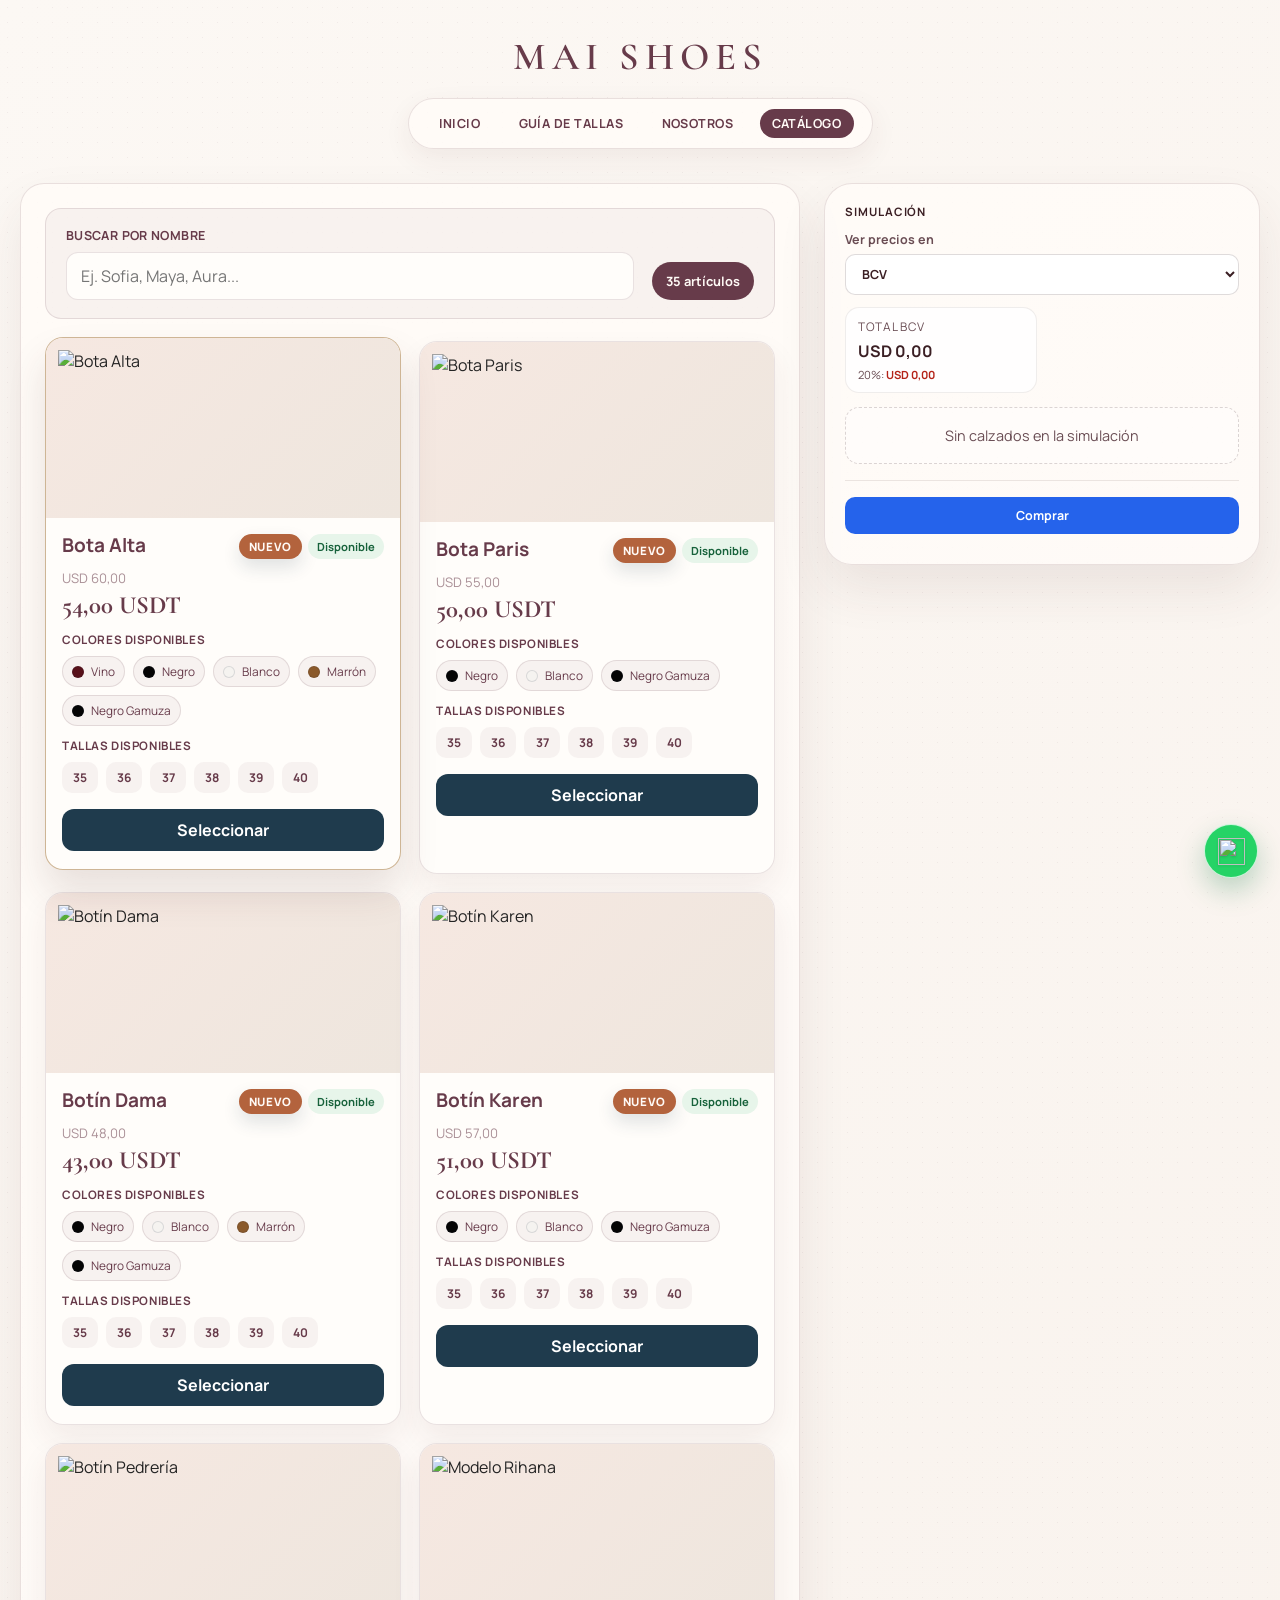
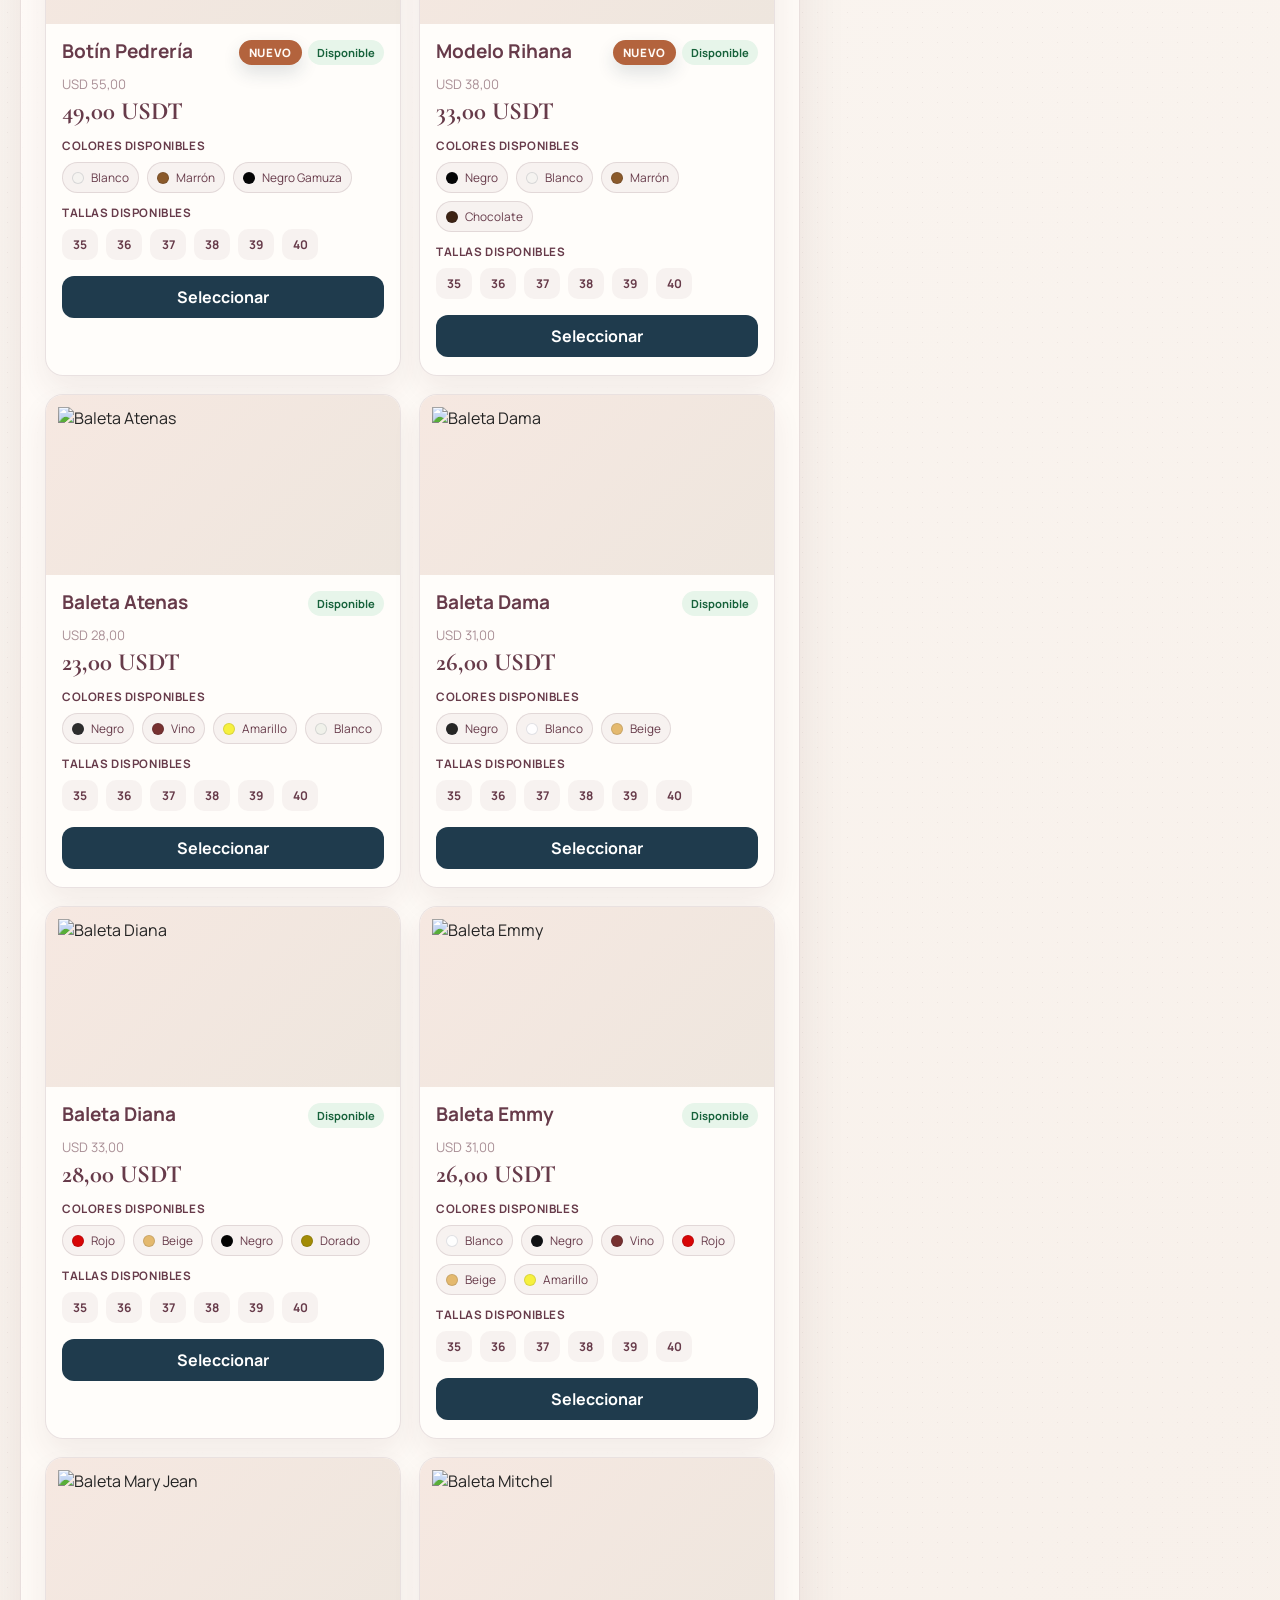
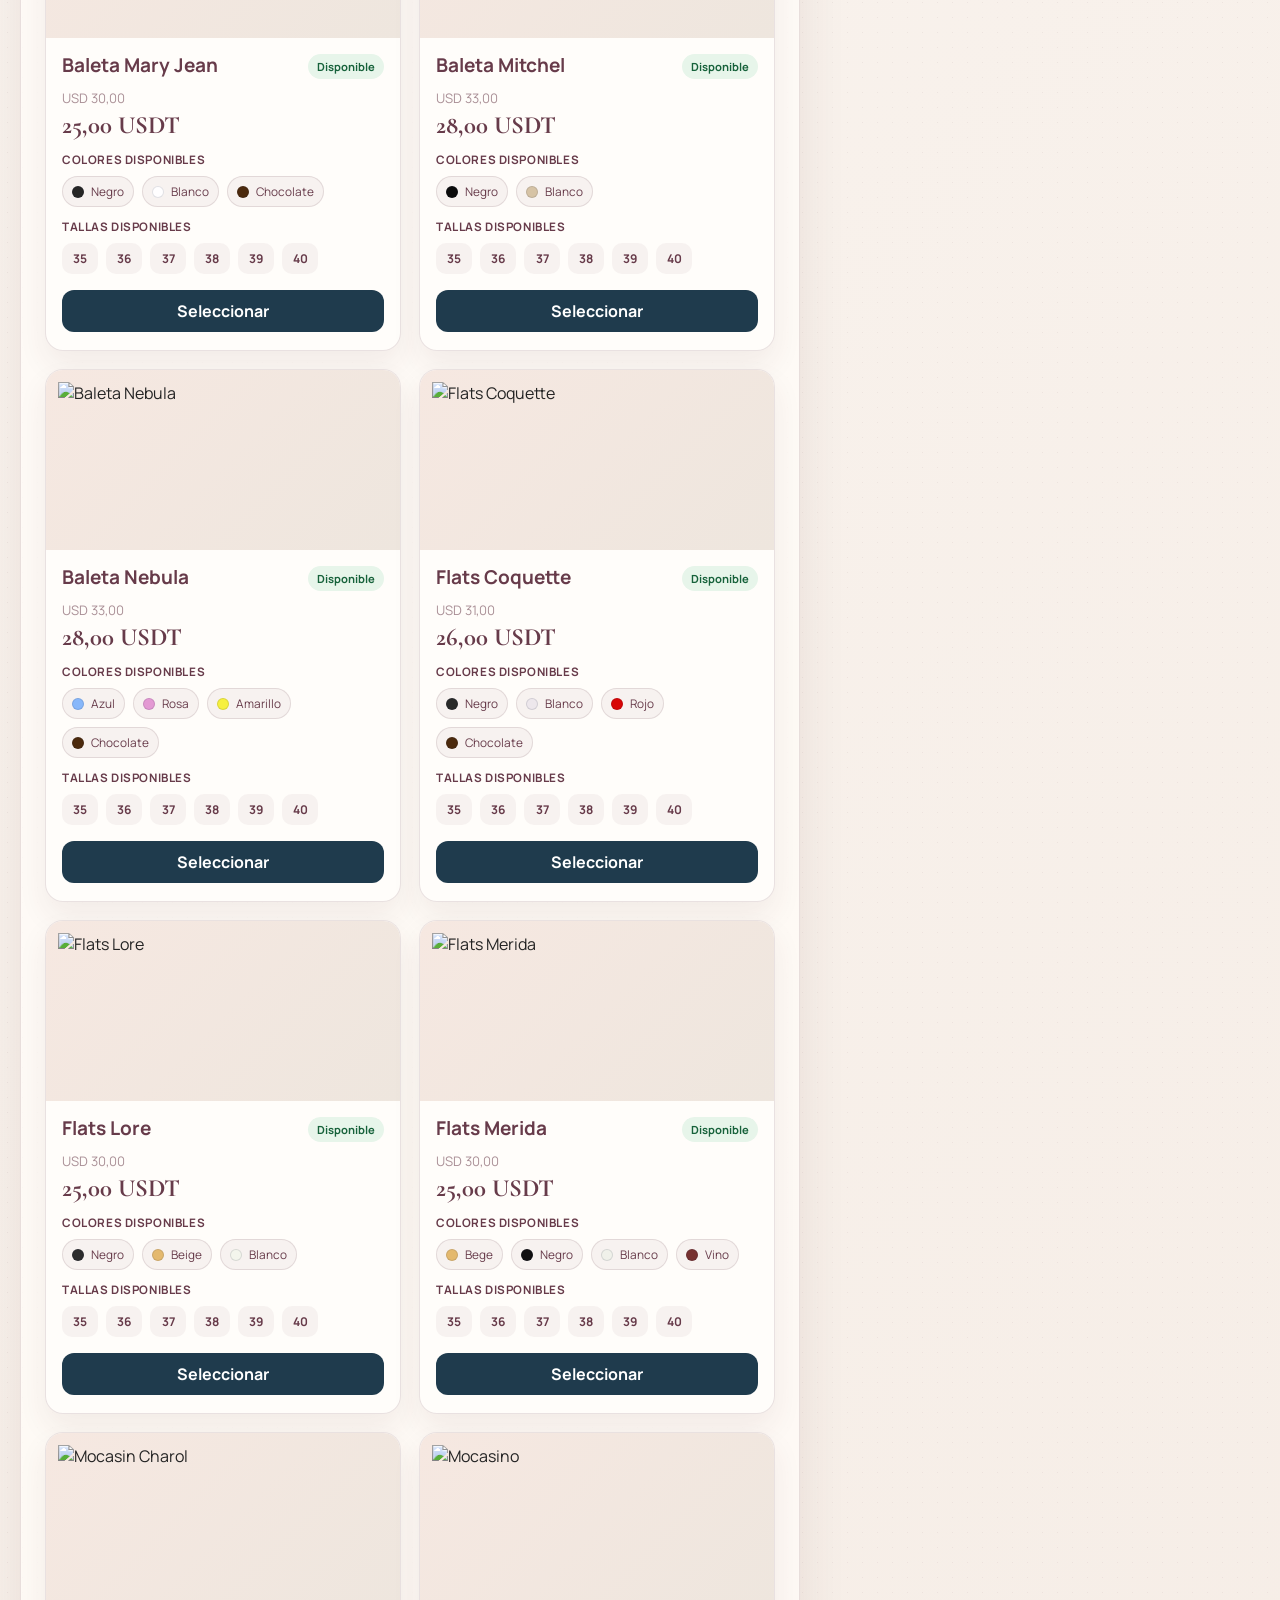
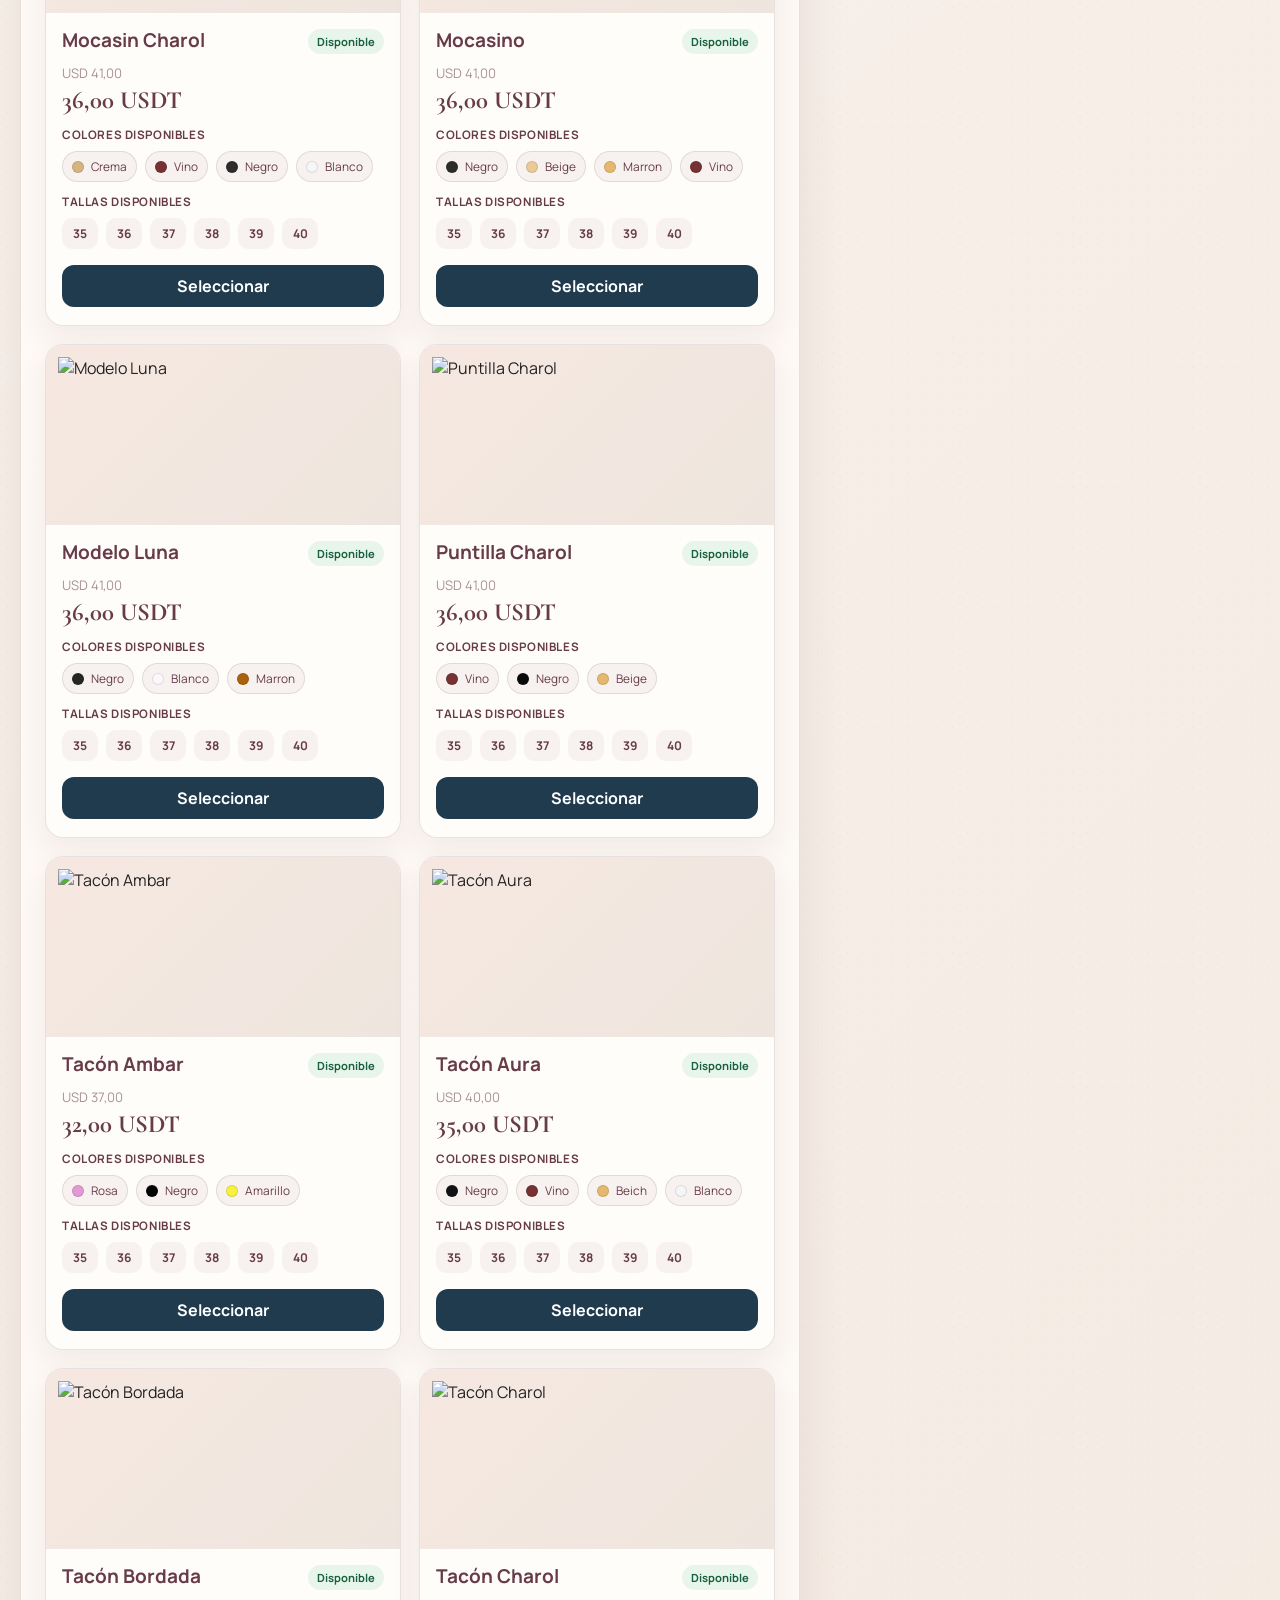
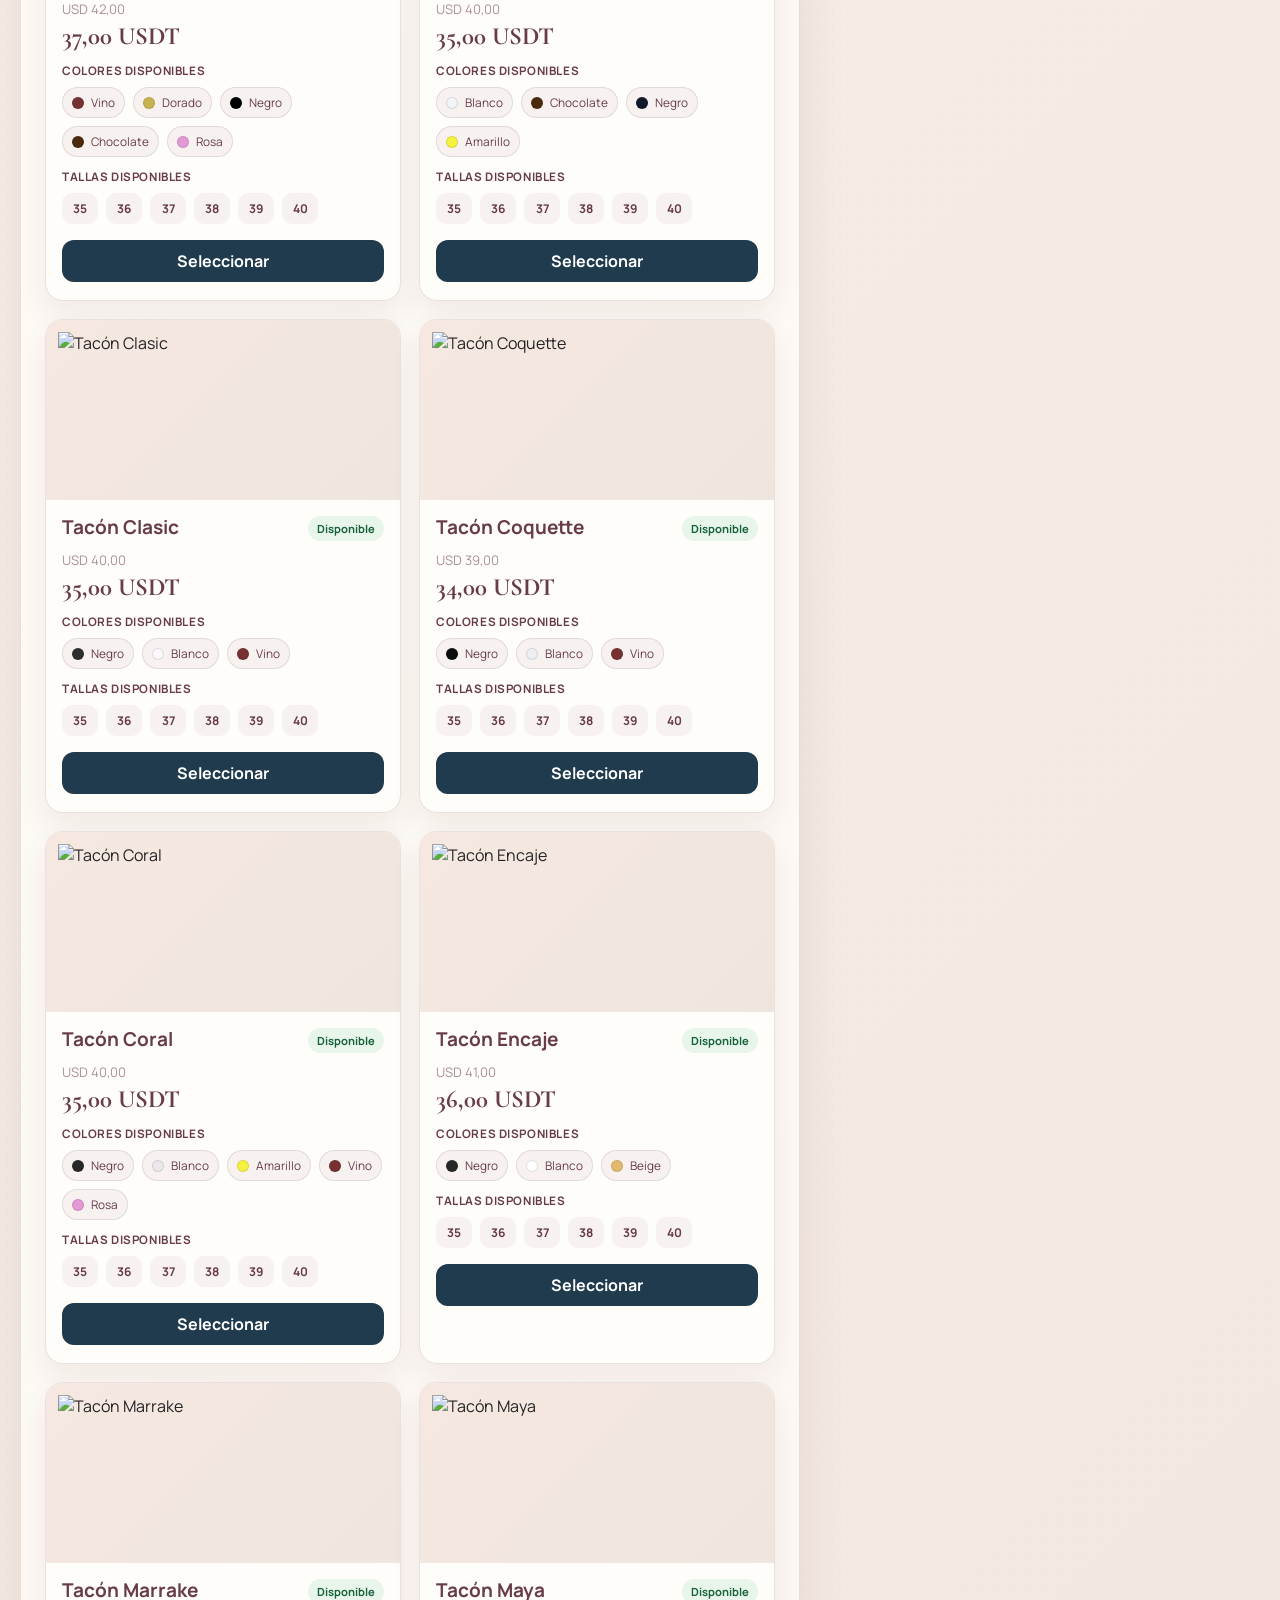
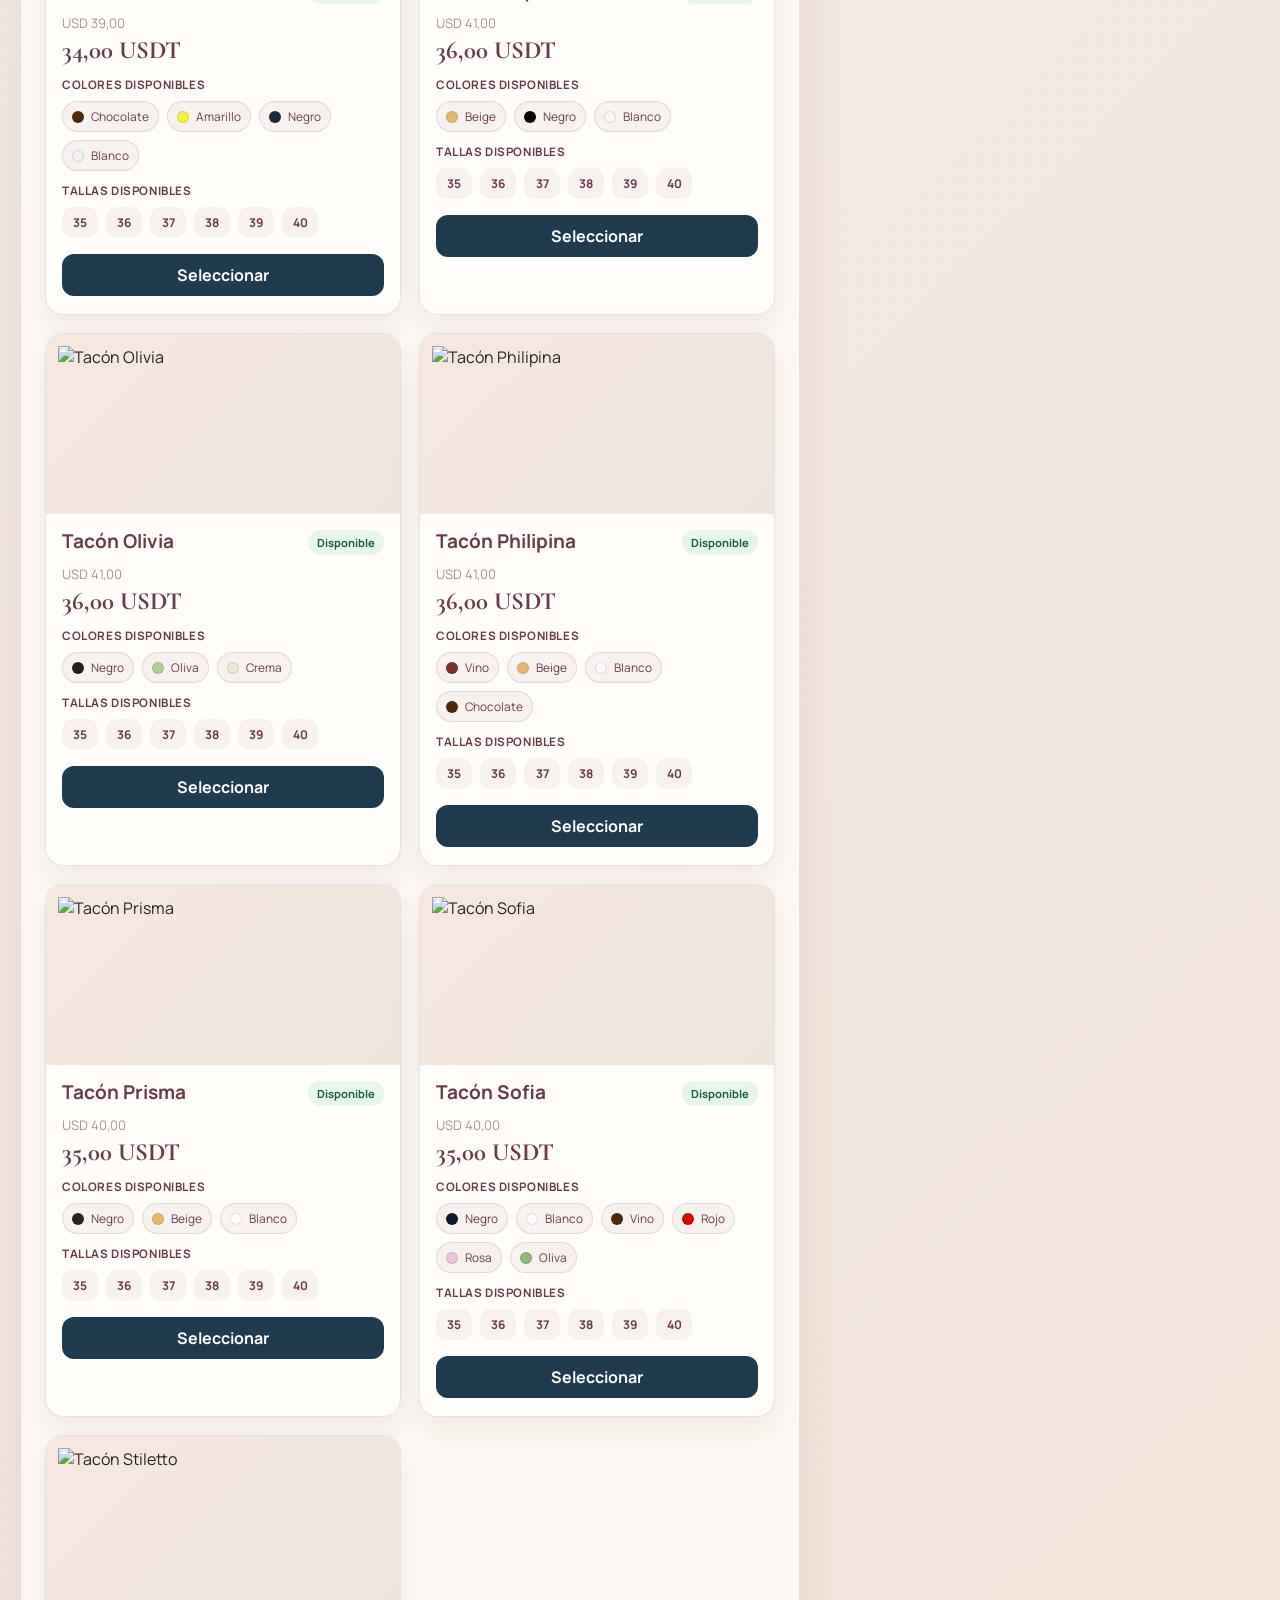
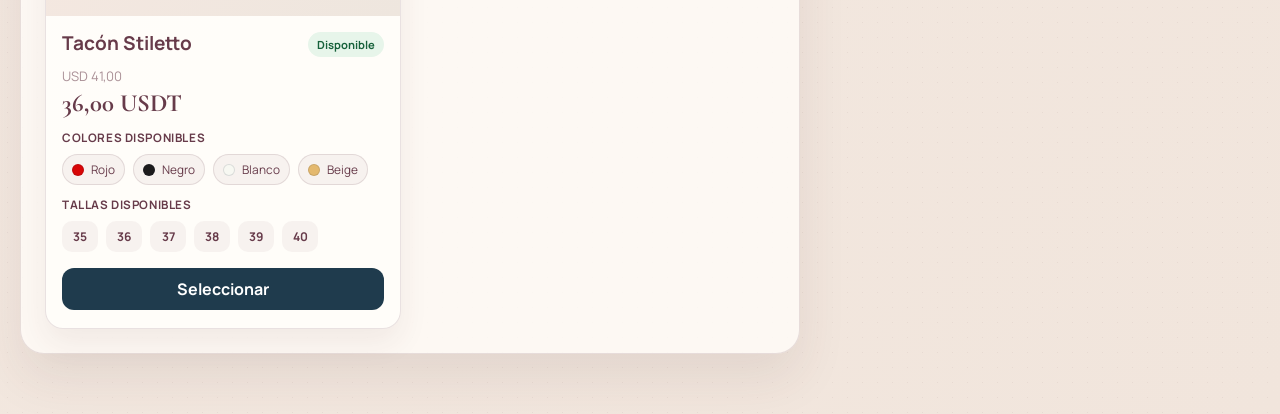
==== commit 78ba7b3e: "se agrego otras seccion" ====
--- a/catalogo.html
+++ b/catalogo.html
@@ -20,12 +20,16 @@
     </script>
   </head>
   <body class="catalog-body">
+
     <div class="catalog-page">
       <header class="catalog-header">
         <div class="brand-inline">Mai Shoes</div>
+        
         <nav class="top-nav" aria-label="Navegación del sitio">
           <a href="index.html" >Inicio</a>
           <a href="guia-tallas.html">Guía de tallas</a>
+          <a href="informacion.html">Nosotros</a>
+          <a class="active" href="catalogo.html">Catálogo</a>
         </nav>
       </header>
 
@@ -82,5 +86,6 @@
     <script src="productos-config.js"></script>
     <script src="catalogo.js"></script>
     <script src="app.js"></script>
+    <button class="whatsapp-float" type="button" title="WhatsApp: botón de muestra" aria-label="WhatsApp, botón de muestra"><img src="https://cdn.simpleicons.org/whatsapp/ffffff" alt="" /></button>
   </body>
 </html>
--- a/sytle.css
+++ b/sytle.css
@@ -112,6 +112,109 @@
   text-shadow: 0 1px 7px rgba(255, 255, 255, 0.55);
 }
 
+.home-carousel-section,
+.faq-section {
+  width: min(100%, 1120px);
+  margin-top: 44px;
+}
+
+.home-carousel-heading,
+.faq-heading {
+  display: flex;
+  align-items: flex-end;
+  flex-direction: column;
+  gap: 10px;
+  margin-bottom: 18px;
+}
+
+.home-carousel-heading .eyebrow,
+.faq-heading .eyebrow {
+  margin-bottom: 0;
+  align-self: flex-end;
+  text-align: right;
+}
+
+.home-carousel-heading h2,
+.faq-heading h2 {
+  margin: 0;
+  color: #3b1f24;
+  font-family: 'Cormorant Garamond', serif;
+  font-size: clamp(2rem, 3.8vw, 3.25rem);
+  line-height: 0.98;
+  text-align: right;
+  max-width: 610px;
+}
+
+.home-carousel {
+  display: grid;
+  grid-auto-columns: minmax(280px, 1fr);
+  grid-auto-flow: column;
+  gap: 14px;
+  overflow-x: auto;
+  overscroll-behavior-inline: contain;
+  padding-bottom: 10px;
+  scroll-snap-type: inline mandatory;
+  scrollbar-width: thin;
+  scrollbar-color: #8d6265 transparent;
+}
+
+.carousel-slide {
+  position: relative;
+  min-height: 290px;
+  overflow: hidden;
+  color: #fffaf6;
+  scroll-snap-align: start;
+  text-decoration: none;
+}
+
+.carousel-slide::after {
+  position: absolute;
+  inset: 0;
+  background: linear-gradient(0deg, rgba(34, 17, 21, 0.86), rgba(34, 17, 21, 0.04) 68%);
+  content: "";
+}
+
+.carousel-slide img {
+  width: 100%;
+  height: 100%;
+  position: absolute;
+  inset: 0;
+  object-fit: cover;
+  transition: transform 0.35s ease;
+}
+
+.carousel-slide:hover img {
+  transform: scale(1.05);
+}
+
+.carousel-slide-content {
+  position: absolute;
+  right: 22px;
+  bottom: 22px;
+  left: 22px;
+  z-index: 1;
+  display: grid;
+  gap: 4px;
+}
+
+.carousel-slide-content small {
+  color: #edc8c4;
+  font-size: 0.72rem;
+  font-weight: 700;
+  letter-spacing: 0.12em;
+}
+
+.carousel-slide-content strong {
+  font-family: 'Cormorant Garamond', serif;
+  font-size: 2.25rem;
+  line-height: 0.9;
+}
+
+.carousel-slide-content em {
+  font-size: 0.86rem;
+  font-style: normal;
+}
+
 .home-grid {
   display: grid;
   grid-template-columns: repeat(2, minmax(240px, 340px));
@@ -218,6 +321,90 @@
   box-shadow: 0 16px 34px rgba(73, 52, 39, 0.07);
 }
 
+.faq-section {
+  margin-top: 54px;
+  padding: clamp(24px, 4vw, 42px);
+  background: #fffaf6;
+  border: 1px solid rgba(59, 31, 36, 0.12);
+  box-shadow: 0 16px 34px rgba(73, 52, 39, 0.08);
+}
+
+.faq-heading {
+  align-items: flex-end;
+}
+
+.faq-heading > p:last-child {
+  max-width: 610px;
+  margin: 0;
+  text-align: right;
+  color: rgba(59, 31, 36, 0.76);
+  line-height: 1.55;
+}
+
+.faq-list {
+  display: grid;
+  gap: 10px;
+}
+
+.faq-list details {
+  border: 1px solid rgba(59, 31, 36, 0.13);
+  background: #fff;
+  padding: 0 20px;
+}
+
+.faq-list summary {
+  display: flex;
+  align-items: center;
+  justify-content: space-between;
+  gap: 20px;
+  cursor: pointer;
+  color: #3b1f24;
+  font-family: 'Cormorant Garamond', serif;
+  font-size: clamp(1.35rem, 2vw, 1.7rem);
+  font-weight: 700;
+  list-style: none;
+  min-height: 64px;
+  padding: 14px 0;
+}
+
+.faq-list summary::-webkit-details-marker {
+  display: none;
+}
+
+.faq-list summary::after {
+  width: 28px;
+  height: 28px;
+  border-radius: 50%;
+  background: #522f38;
+  color: #fffaf6;
+  content: "";
+  flex: 0 0 28px;
+  position: relative;
+}
+
+.faq-list summary::before {
+  position: absolute;
+  right: 30px;
+  width: 7px;
+  height: 7px;
+  border-right: 2px solid #fffaf6;
+  border-bottom: 2px solid #fffaf6;
+  content: "";
+  transform: translateY(-2px) rotate(45deg);
+  transition: transform 0.2s ease;
+}
+
+.faq-list details[open] summary::before {
+  transform: translateY(2px) rotate(225deg);
+}
+
+.faq-list p {
+  max-width: 740px;
+  margin: 0 42px 18px 0;
+  color: rgba(59, 31, 36, 0.8);
+  line-height: 1.65;
+}
+
 .purchase-info-heading {
   text-align: center;
 }
@@ -348,6 +535,42 @@
   .hero-copy {
     font-size: 0.98rem;
     line-height: 1.6;
+  }
+
+  .home-carousel-section,
+  .faq-section {
+    margin-top: 32px;
+  }
+
+  .home-carousel-heading,
+  .faq-heading {
+    align-items: flex-end;
+    flex-direction: column;
+  }
+
+  .home-carousel-heading h2,
+  .faq-heading h2 {
+    text-align: right;
+  }
+
+  .faq-heading > p:last-child {
+    text-align: right;
+  }
+
+  .faq-section {
+    padding: 22px 16px;
+  }
+
+  .faq-list details {
+    padding: 0 14px;
+  }
+
+  .home-carousel {
+    grid-auto-columns: minmax(260px, 82vw);
+  }
+
+  .carousel-slide {
+    min-height: 245px;
   }
 
   .home-grid {
@@ -1101,6 +1324,312 @@
   margin: 0 0 12px;
   color: #17623b;
   font-weight: 700;
+}
+
+.info-page-body {
+  min-height: 100vh;
+  background: #f7f1ea;
+}
+
+.info-page {
+  width: min(1180px, calc(100% - 40px));
+  margin: 0 auto;
+  padding: 28px 0 72px;
+}
+
+.info-header {
+  display: flex;
+  align-items: center;
+  justify-content: space-between;
+  gap: 20px;
+  padding-bottom: 30px;
+}
+
+.info-header .brand-inline {
+  text-decoration: none;
+}
+
+.about-hero {
+  display: grid;
+  grid-template-columns: minmax(0, 0.94fr) minmax(320px, 1.06fr);
+  align-items: stretch;
+  overflow: hidden;
+  background: #fffaf6;
+  border: 1px solid rgba(59, 31, 36, 0.1);
+  box-shadow: 0 20px 48px rgba(73, 52, 39, 0.1);
+}
+
+.about-hero-copy {
+  display: flex;
+  flex-direction: column;
+  justify-content: center;
+  padding: clamp(32px, 6vw, 76px);
+}
+
+.about-hero-copy .eyebrow,
+.social-section .eyebrow,
+.location-copy .eyebrow {
+  margin-bottom: 14px;
+}
+
+.about-hero h1,
+.social-section h2,
+.location-section h2 {
+  margin: 0;
+  color: #3b1f24;
+  font-family: 'Cormorant Garamond', serif;
+  font-size: clamp(2.5rem, 5vw, 4.4rem);
+  line-height: 0.96;
+}
+
+.about-hero-copy > p:not(.eyebrow),
+.location-copy > p:not(.eyebrow) {
+  margin: 20px 0 0;
+  color: rgba(59, 31, 36, 0.82);
+  line-height: 1.7;
+}
+
+.about-highlights {
+  display: flex;
+  flex-wrap: wrap;
+  gap: 8px;
+  margin-top: 28px;
+}
+
+.about-highlights span {
+  padding: 8px 11px;
+  border: 1px solid rgba(59, 31, 36, 0.16);
+  color: #3b1f24;
+  font-size: 0.78rem;
+  font-weight: 700;
+}
+
+.about-hero-image {
+  position: relative;
+  min-height: 430px;
+  margin: 0;
+}
+
+.about-hero-image img {
+  width: 100%;
+  height: 100%;
+  object-fit: cover;
+}
+
+.about-hero-image figcaption {
+  position: absolute;
+  right: 16px;
+  bottom: 16px;
+  left: 16px;
+  padding: 12px 14px;
+  background: rgba(59, 31, 36, 0.86);
+  color: #fffaf6;
+  font-size: 0.86rem;
+}
+
+.location-section {
+  display: grid;
+  grid-template-columns: minmax(0, 0.85fr) minmax(0, 1.15fr);
+  gap: 32px;
+  align-items: center;
+  margin-top: 44px;
+  padding: clamp(28px, 4vw, 48px);
+  background: rgba(255, 250, 246, 0.7);
+  border-top: 1px solid rgba(59, 31, 36, 0.12);
+  border-bottom: 1px solid rgba(59, 31, 36, 0.12);
+}
+
+.location-section h2 {
+  font-size: clamp(2.1rem, 3.6vw, 3.25rem);
+}
+
+.social-footer {
+  display: flex;
+  align-items: center;
+  justify-content: space-between;
+  gap: 28px;
+  margin-top: 44px;
+  padding: 28px clamp(24px, 4vw, 48px);
+  background: #522f38;
+  border: 1px solid rgba(59, 31, 36, 0.2);
+  color: #fffaf6;
+}
+
+.social-footer-brand span {
+  display: block;
+  font-family: 'Cormorant Garamond', serif;
+  font-size: 2rem;
+  font-weight: 700;
+  line-height: 1;
+  letter-spacing: 0.06em;
+  text-transform: uppercase;
+}
+
+.social-footer-brand p {
+  margin: 7px 0 0;
+  color: rgba(255, 250, 246, 0.75);
+  font-size: 0.87rem;
+}
+
+.social-buttons {
+  display: flex;
+  justify-content: flex-end;
+  gap: 10px;
+}
+
+.social-button {
+  display: grid;
+  width: 58px;
+  height: 58px;
+  place-items: center;
+  border: 1px solid rgba(255, 250, 246, 0.22);
+  border-radius: 50%;
+  background: rgba(255, 250, 246, 0.08);
+  color: #fffaf6;
+  cursor: pointer;
+  transition: transform 0.2s ease, box-shadow 0.2s ease;
+}
+
+.social-button:hover {
+  transform: translateY(-3px);
+  background: #fffaf6;
+  box-shadow: 0 9px 18px rgba(25, 10, 14, 0.2);
+}
+
+.social-button svg,
+.whatsapp-float svg {
+  width: 24px;
+  height: 24px;
+  fill: none;
+  stroke: currentColor;
+  stroke-linecap: round;
+  stroke-linejoin: round;
+  stroke-width: 1.8;
+}
+
+.social-button.instagram:hover { color: #c3466b; }
+.social-button.tiktok:hover { color: #1b1b1b; }
+.social-button.telegram:hover { color: #399bd4; }
+
+.location-section {
+  grid-template-columns: minmax(260px, 0.8fr) minmax(0, 1.2fr);
+  background: #3b1f24;
+}
+
+.location-section h2,
+.location-section .location-copy > p:not(.eyebrow) {
+  color: #fffaf6;
+}
+
+.map-frame {
+  min-height: 320px;
+  overflow: hidden;
+  border: 8px solid rgba(255, 250, 246, 0.14);
+}
+
+.map-frame iframe {
+  display: block;
+  width: 100%;
+  height: 320px;
+  border: 0;
+}
+
+.whatsapp-float {
+  position: fixed;
+  right: 22px;
+  bottom: 22px;
+  z-index: 20;
+  display: grid;
+  width: 54px;
+  height: 54px;
+  place-items: center;
+  border: 1px solid rgba(255, 255, 255, 0.75);
+  border-radius: 50%;
+  background: #25d366;
+  box-shadow: 0 12px 28px rgba(14, 117, 63, 0.28);
+  color: #fff;
+  cursor: pointer;
+  transition: transform 0.22s ease, box-shadow 0.22s ease, background 0.22s ease;
+}
+
+.whatsapp-float::before {
+  position: absolute;
+  z-index: -1;
+  width: 100%;
+  height: 100%;
+  border-radius: inherit;
+  background: rgba(37, 211, 102, 0.2);
+  content: "";
+  animation: whatsapp-halo 3s ease-out infinite;
+}
+
+.whatsapp-float:hover {
+  transform: translateY(-3px) scale(1.04);
+  background: #1ebe5d;
+  box-shadow: 0 16px 30px rgba(14, 117, 63, 0.35);
+}
+
+.whatsapp-float img {
+  position: relative;
+  width: 27px;
+  height: 27px;
+  filter: drop-shadow(0 1px 1px rgba(0, 0, 0, 0.12));
+}
+
+@keyframes whatsapp-halo {
+  0%, 20% { opacity: 0; transform: scale(1); }
+  35% { opacity: 0.55; }
+  75%, 100% { opacity: 0; transform: scale(1.38); }
+}
+
+@media (prefers-reduced-motion: reduce) {
+  .whatsapp-float::before {
+    animation: none;
+  }
+}
+
+@media (max-width: 760px) {
+  .info-page {
+    width: min(100% - 32px, 1180px);
+    padding-top: 18px;
+  }
+
+  .info-header,
+  .about-hero,
+  .social-footer,
+  .location-section {
+    grid-template-columns: 1fr;
+  }
+
+  .info-header {
+    align-items: flex-start;
+    flex-direction: column;
+  }
+
+  .about-hero-image {
+    min-height: 310px;
+  }
+
+  .social-buttons {
+    justify-content: flex-start;
+  }
+
+  .social-footer {
+    align-items: flex-start;
+    flex-direction: column;
+  }
+
+  .social-button {
+    width: 52px;
+    height: 52px;
+  }
+
+  .whatsapp-float {
+    right: 16px;
+    bottom: 16px;
+    width: 54px;
+    height: 54px;
+  }
 }
 
 @media (max-width: 640px) {
